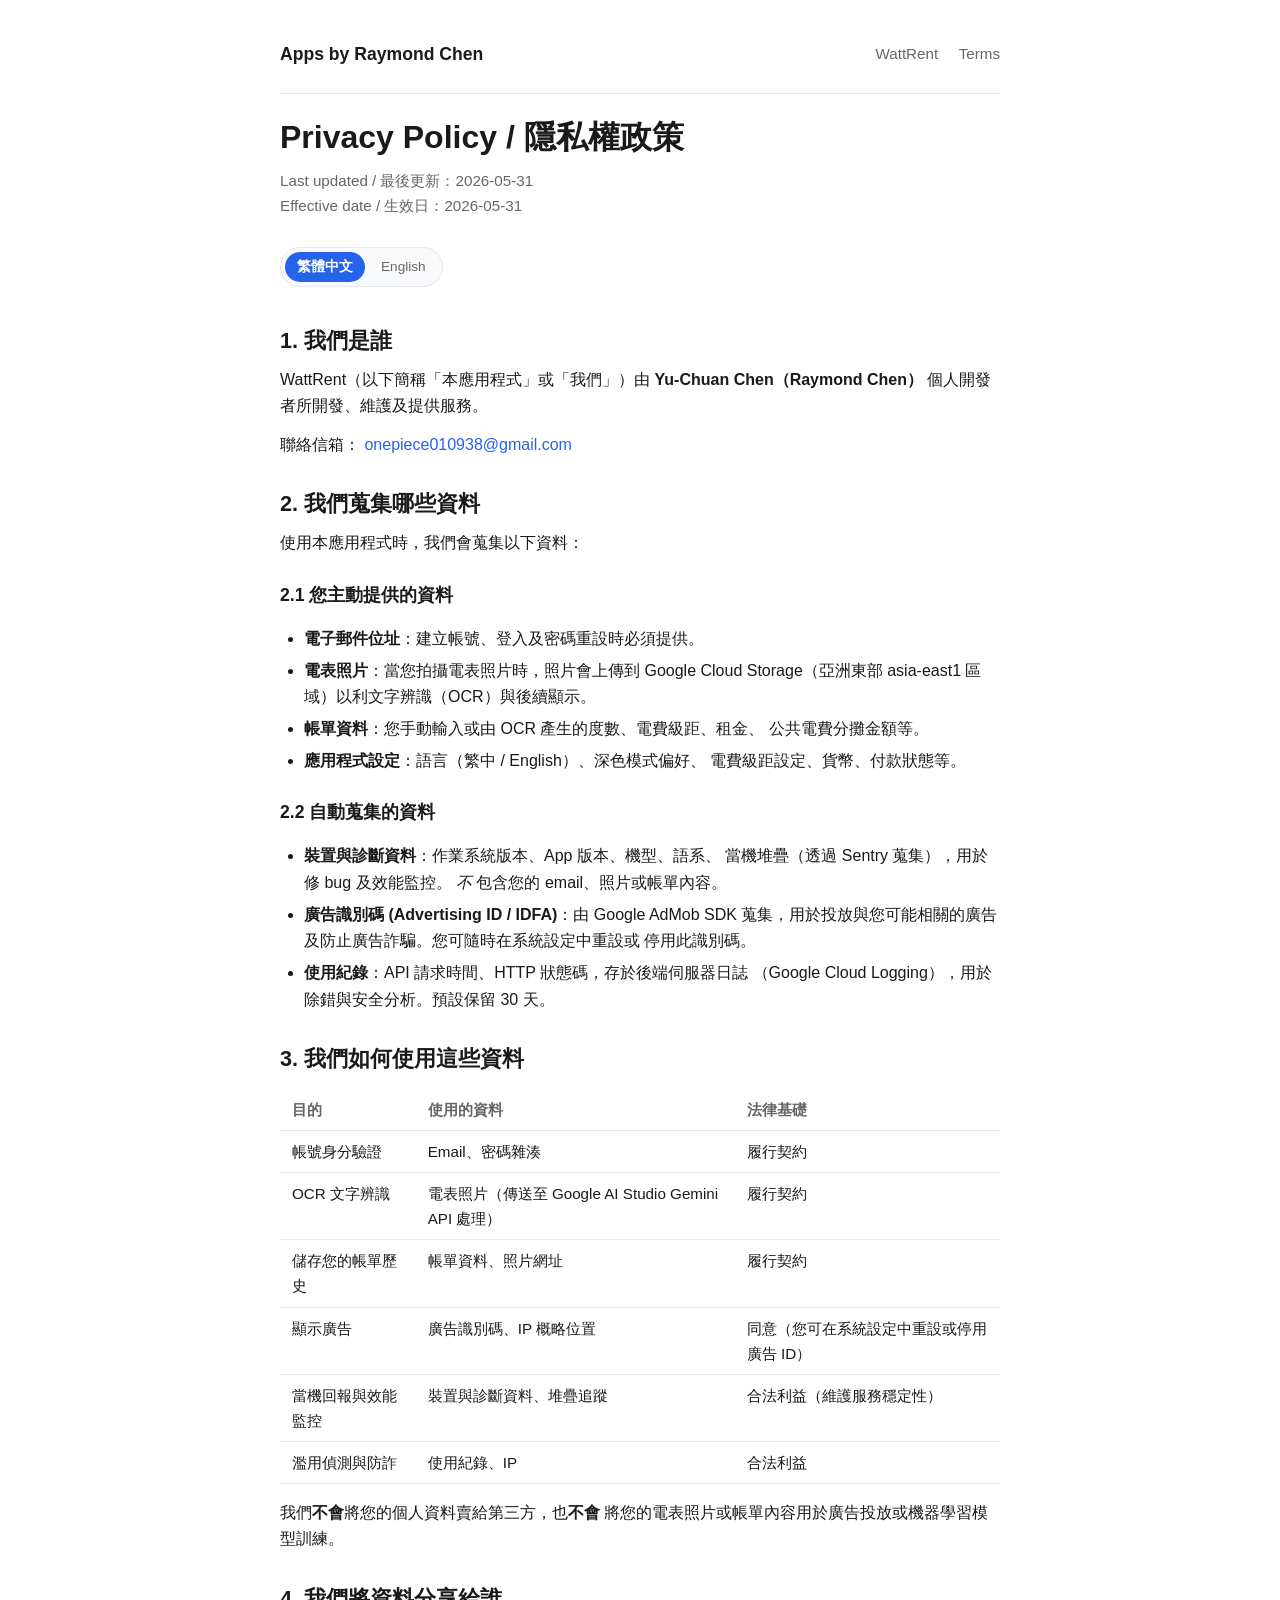
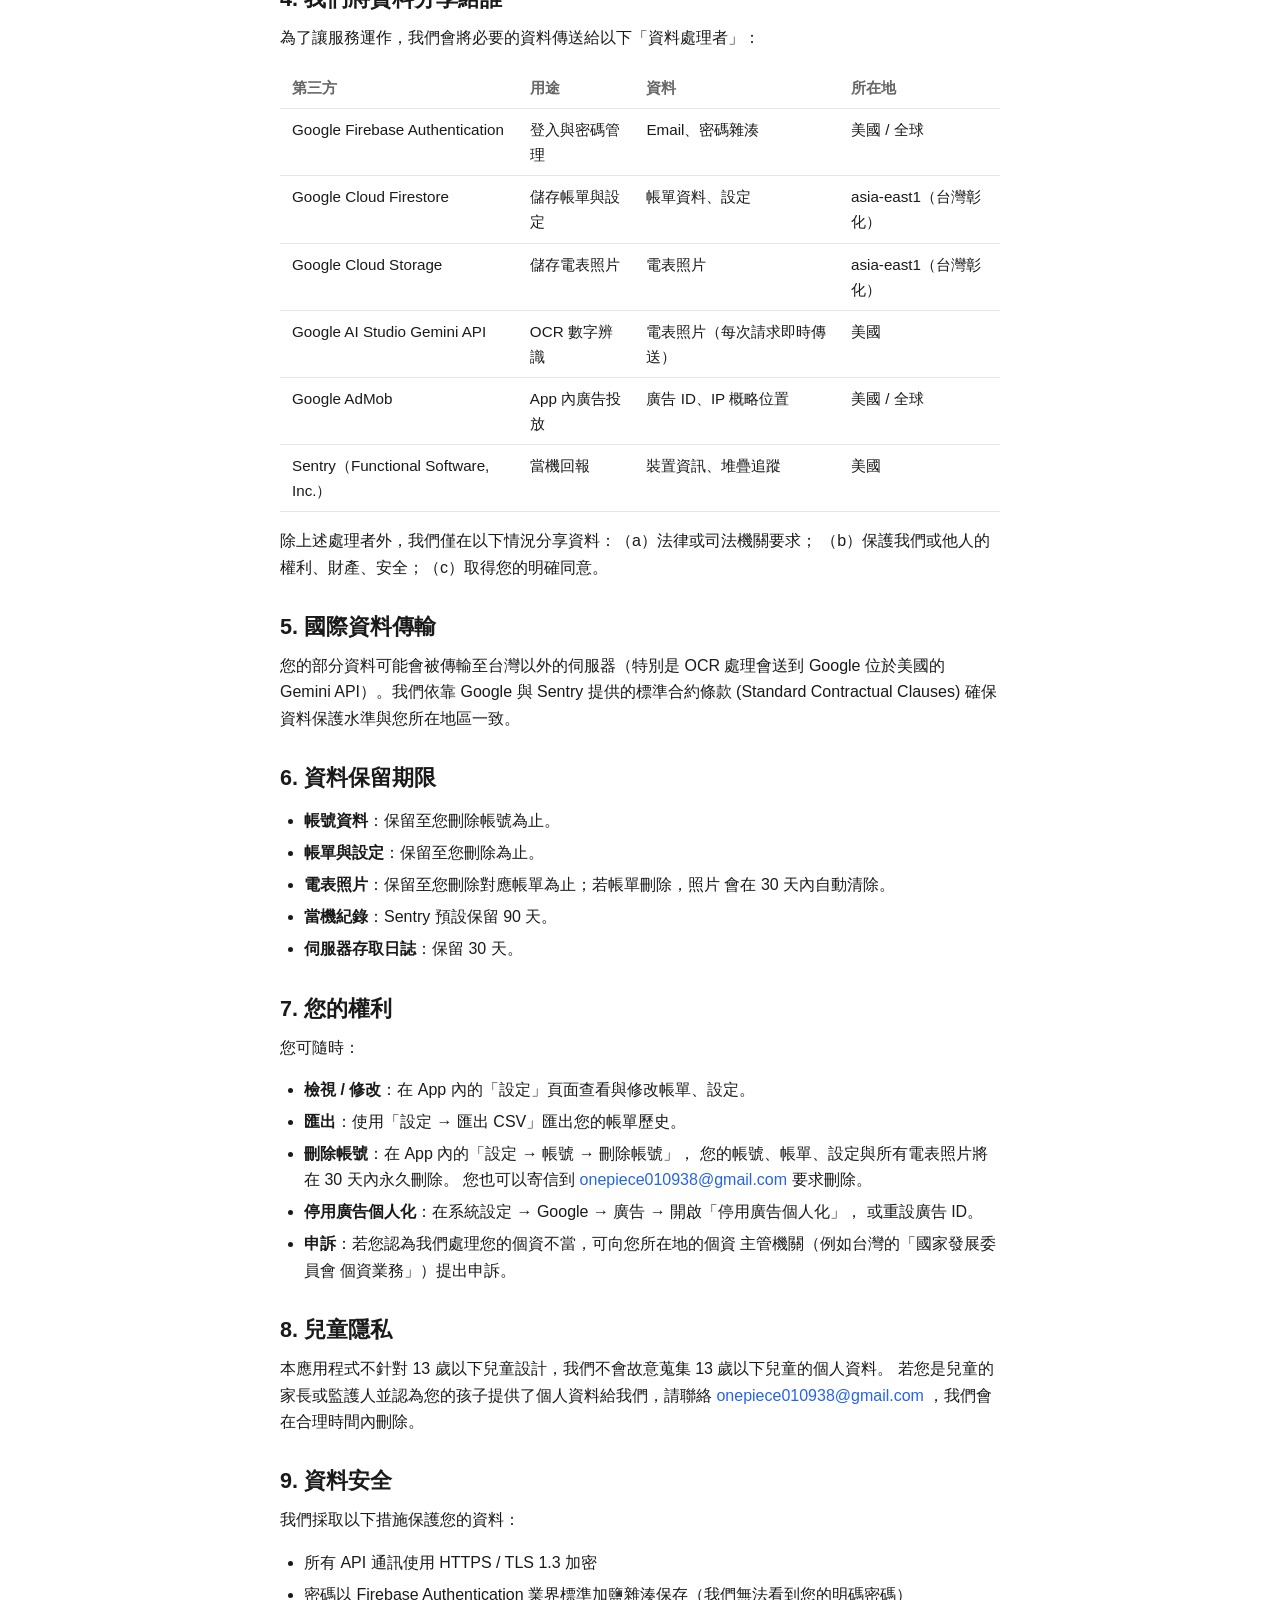
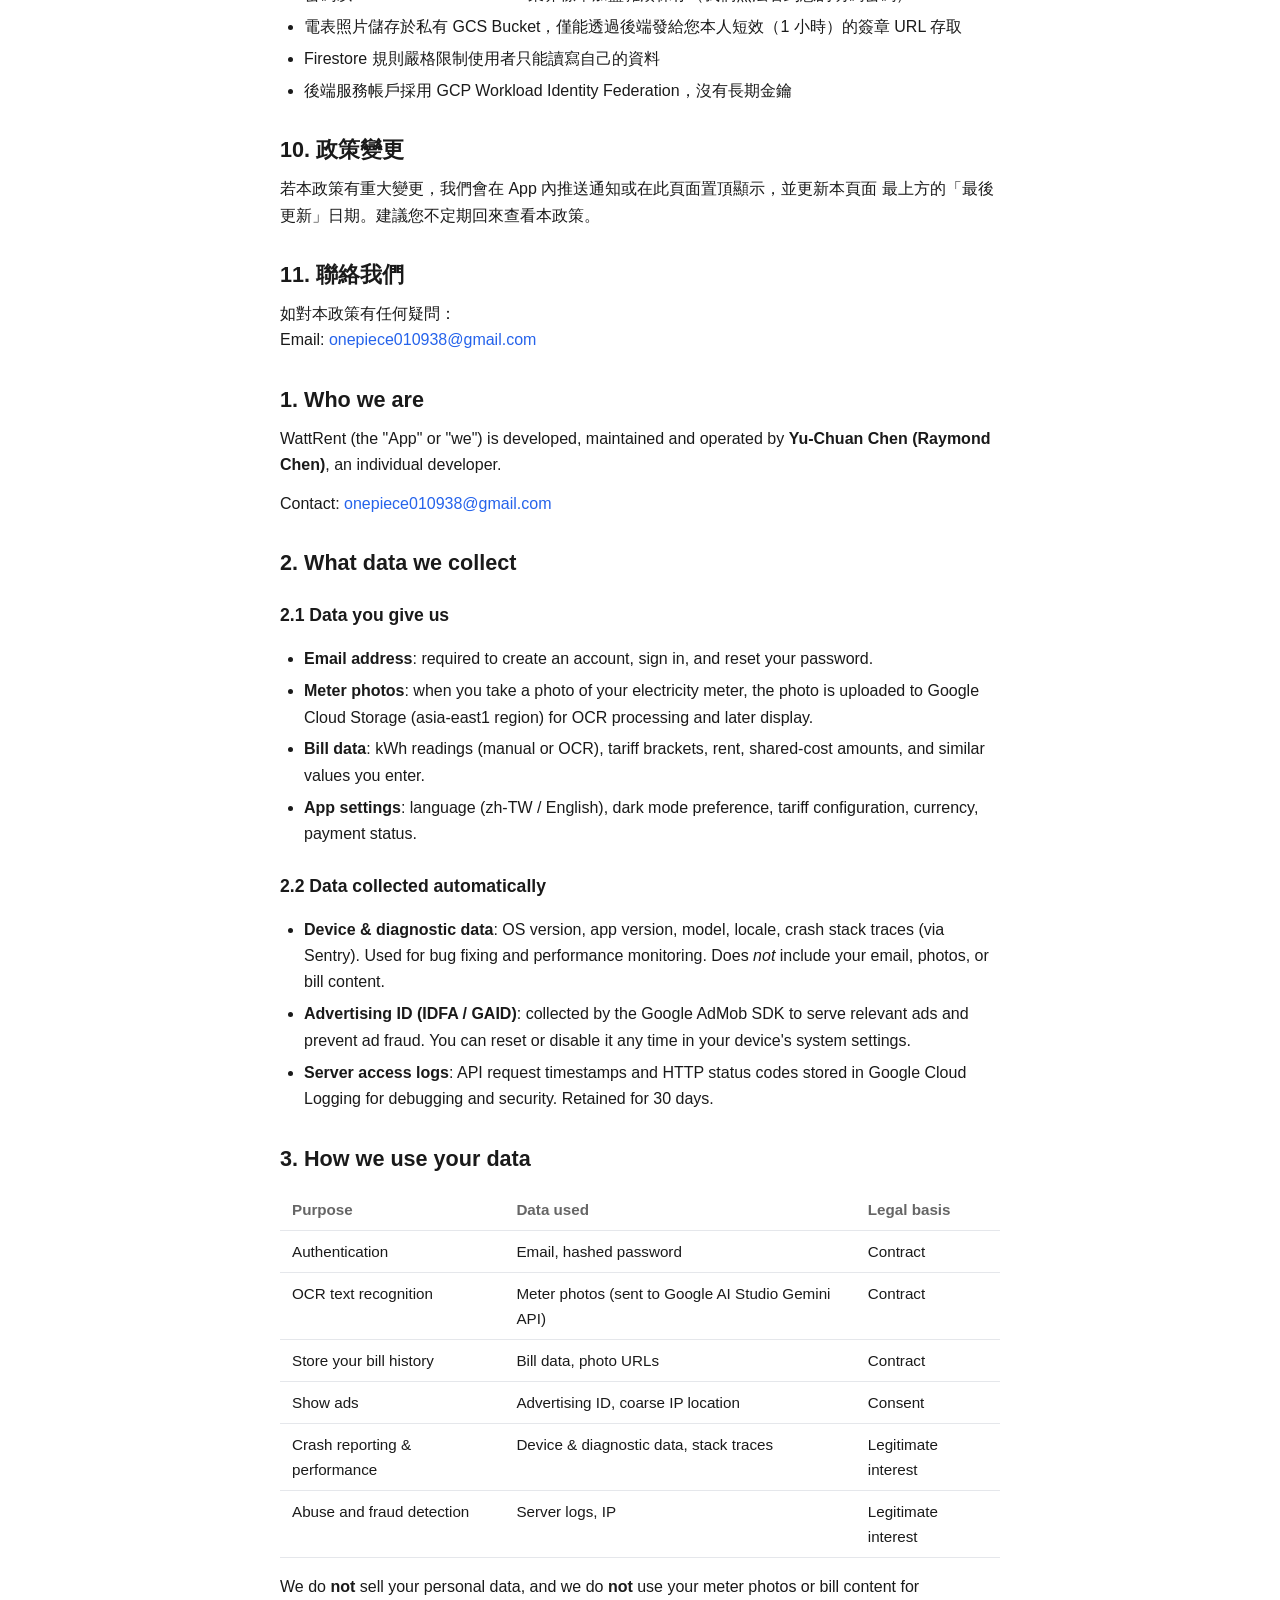
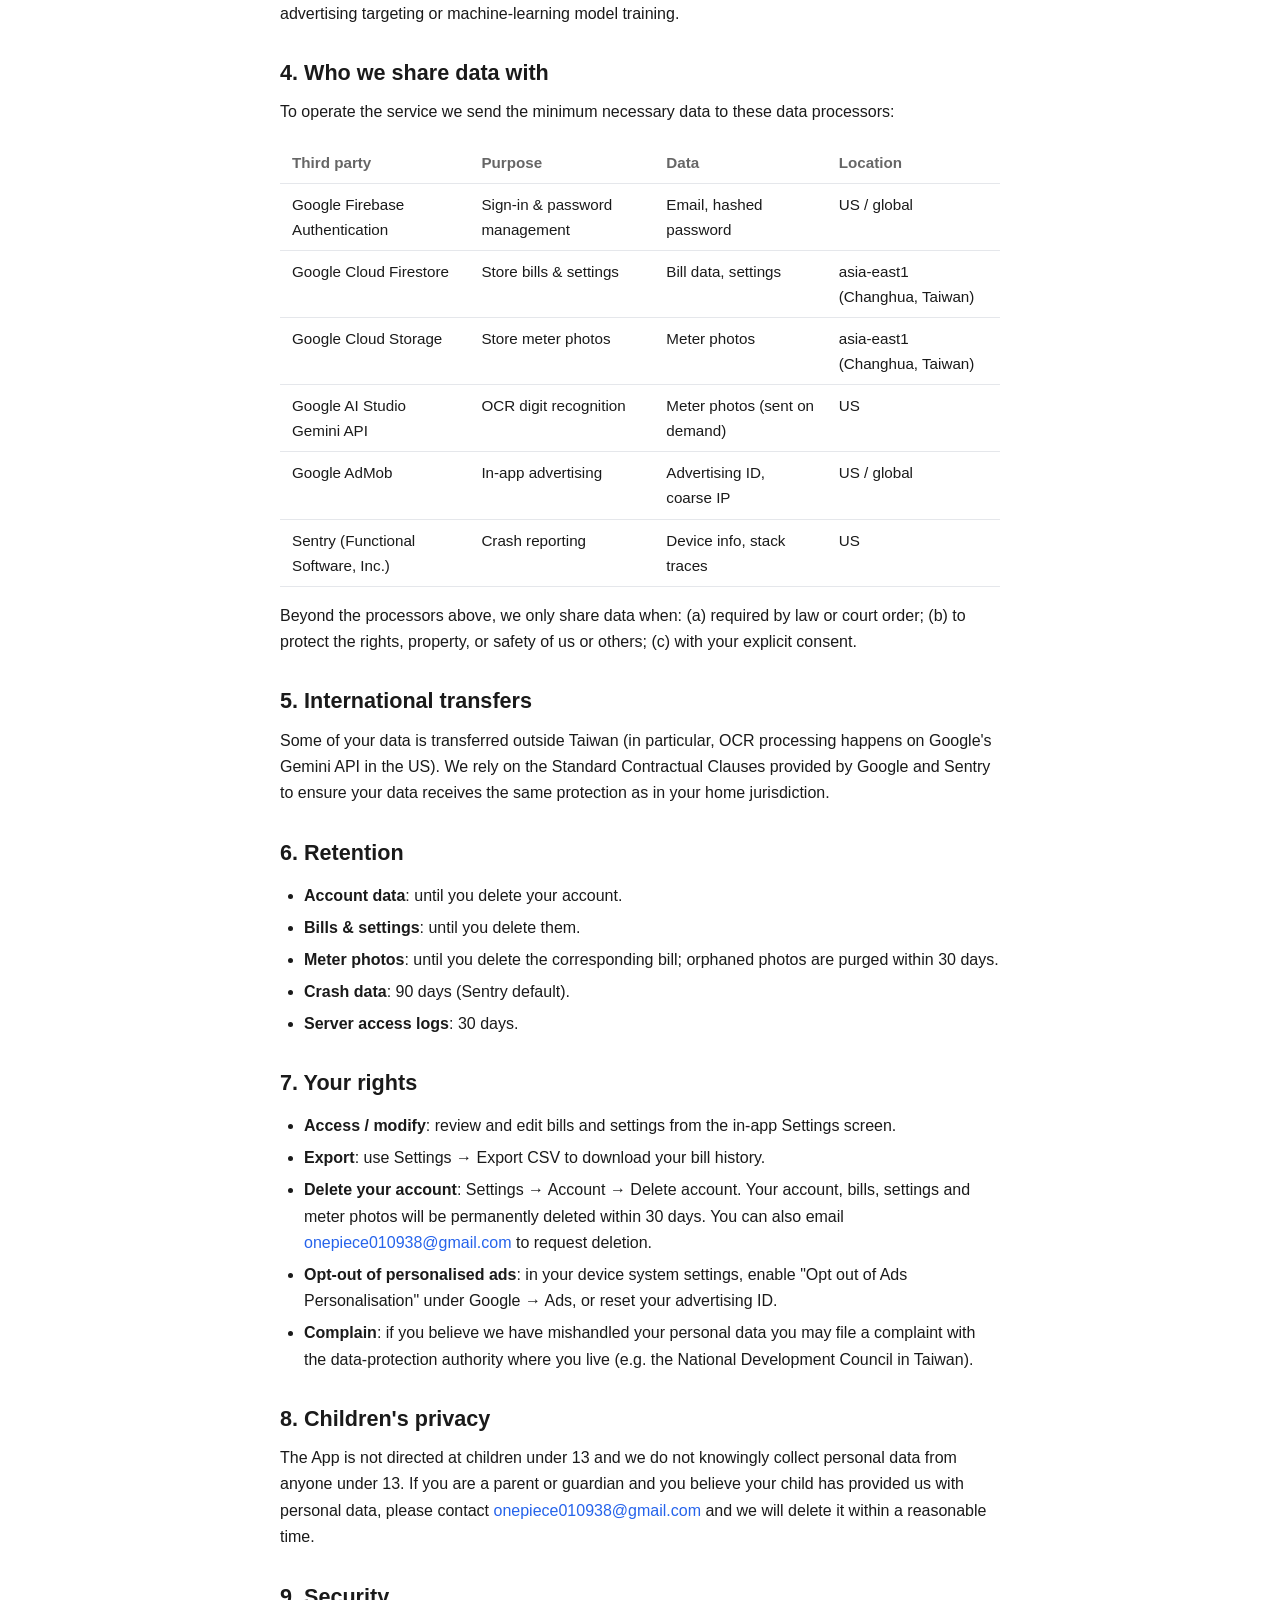
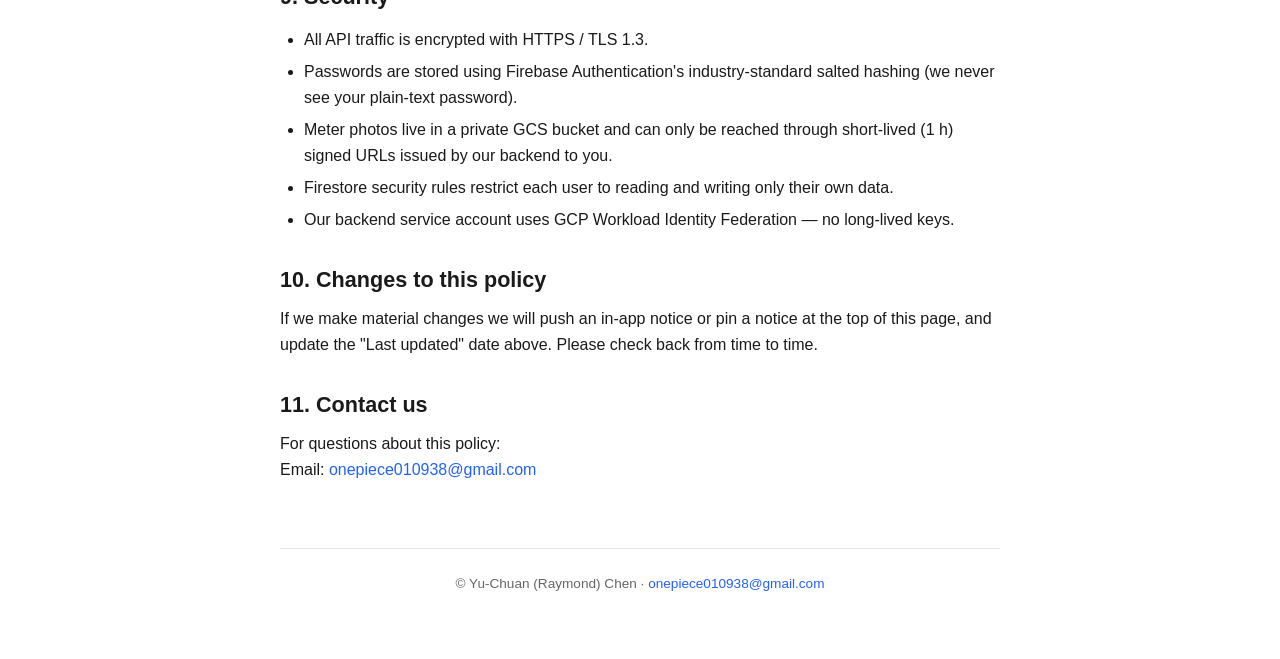
==== wattrent/privacy/index.html @ 1afd26b7 "feat: initial Apps-by-Raymond user site Adds the personal landing page plus the full WattRent legal " ====
<!doctype html>
<html lang="zh-Hant-TW">
<head>
  <meta charset="utf-8" />
  <meta name="viewport" content="width=device-width, initial-scale=1" />
  <title>WattRent — Privacy Policy 隱私權政策</title>
  <meta name="description" content="WattRent 行動應用程式的隱私權政策。WattRent mobile app privacy policy." />
  <link rel="stylesheet" href="/assets/style.css" />
</head>
<body>
  <div class="wrap">
    <header class="site">
      <a class="brand" href="/">Apps by Raymond Chen</a>
      <nav>
        <a href="/wattrent/">WattRent</a>
        <a href="/wattrent/terms/">Terms</a>
      </nav>
    </header>

    <h1>Privacy Policy / 隱私權政策</h1>
    <p class="muted">
      Last updated / 最後更新：2026-05-31<br />
      Effective date / 生效日：2026-05-31
    </p>

    <div class="lang-switch">
      <a class="active" href="#zh-tw">繁體中文</a>
      <a href="#en">English</a>
    </div>

    <!-- =================== 繁體中文 =================== -->
    <section id="zh-tw" lang="zh-Hant-TW">
      <h2>1. 我們是誰</h2>
      <p>
        WattRent（以下簡稱「本應用程式」或「我們」）由
        <strong>Yu-Chuan Chen（Raymond Chen）</strong>
        個人開發者所開發、維護及提供服務。
      </p>
      <p>
        聯絡信箱：
        <a href="mailto:onepiece010938@gmail.com">onepiece010938@gmail.com</a>
      </p>

      <h2>2. 我們蒐集哪些資料</h2>
      <p>使用本應用程式時，我們會蒐集以下資料：</p>

      <h3>2.1 您主動提供的資料</h3>
      <ul>
        <li><strong>電子郵件位址</strong>：建立帳號、登入及密碼重設時必須提供。</li>
        <li>
          <strong>電表照片</strong>：當您拍攝電表照片時，照片會上傳到 Google Cloud
          Storage（亞洲東部 asia-east1 區域）以利文字辨識（OCR）與後續顯示。
        </li>
        <li>
          <strong>帳單資料</strong>：您手動輸入或由 OCR 產生的度數、電費級距、租金、
          公共電費分攤金額等。
        </li>
        <li>
          <strong>應用程式設定</strong>：語言（繁中 / English）、深色模式偏好、
          電費級距設定、貨幣、付款狀態等。
        </li>
      </ul>

      <h3>2.2 自動蒐集的資料</h3>
      <ul>
        <li>
          <strong>裝置與診斷資料</strong>：作業系統版本、App 版本、機型、語系、
          當機堆疊（透過 Sentry 蒐集），用於修 bug 及效能監控。
          <em>不</em> 包含您的 email、照片或帳單內容。
        </li>
        <li>
          <strong>廣告識別碼 (Advertising ID / IDFA)</strong>：由 Google AdMob SDK
          蒐集，用於投放與您可能相關的廣告及防止廣告詐騙。您可隨時在系統設定中重設或
          停用此識別碼。
        </li>
        <li>
          <strong>使用紀錄</strong>：API 請求時間、HTTP 狀態碼，存於後端伺服器日誌
          （Google Cloud Logging），用於除錯與安全分析。預設保留 30 天。
        </li>
      </ul>

      <h2>3. 我們如何使用這些資料</h2>
      <table>
        <thead>
          <tr><th>目的</th><th>使用的資料</th><th>法律基礎</th></tr>
        </thead>
        <tbody>
          <tr>
            <td>帳號身分驗證</td>
            <td>Email、密碼雜湊</td>
            <td>履行契約</td>
          </tr>
          <tr>
            <td>OCR 文字辨識</td>
            <td>電表照片（傳送至 Google AI Studio Gemini API 處理）</td>
            <td>履行契約</td>
          </tr>
          <tr>
            <td>儲存您的帳單歷史</td>
            <td>帳單資料、照片網址</td>
            <td>履行契約</td>
          </tr>
          <tr>
            <td>顯示廣告</td>
            <td>廣告識別碼、IP 概略位置</td>
            <td>同意（您可在系統設定中重設或停用廣告 ID）</td>
          </tr>
          <tr>
            <td>當機回報與效能監控</td>
            <td>裝置與診斷資料、堆疊追蹤</td>
            <td>合法利益（維護服務穩定性）</td>
          </tr>
          <tr>
            <td>濫用偵測與防詐</td>
            <td>使用紀錄、IP</td>
            <td>合法利益</td>
          </tr>
        </tbody>
      </table>

      <p>
        我們<strong>不會</strong>將您的個人資料賣給第三方，也<strong>不會</strong>
        將您的電表照片或帳單內容用於廣告投放或機器學習模型訓練。
      </p>

      <h2>4. 我們將資料分享給誰</h2>
      <p>
        為了讓服務運作，我們會將必要的資料傳送給以下「資料處理者」：
      </p>
      <table>
        <thead><tr><th>第三方</th><th>用途</th><th>資料</th><th>所在地</th></tr></thead>
        <tbody>
          <tr>
            <td>Google Firebase Authentication</td>
            <td>登入與密碼管理</td>
            <td>Email、密碼雜湊</td>
            <td>美國 / 全球</td>
          </tr>
          <tr>
            <td>Google Cloud Firestore</td>
            <td>儲存帳單與設定</td>
            <td>帳單資料、設定</td>
            <td>asia-east1（台灣彰化）</td>
          </tr>
          <tr>
            <td>Google Cloud Storage</td>
            <td>儲存電表照片</td>
            <td>電表照片</td>
            <td>asia-east1（台灣彰化）</td>
          </tr>
          <tr>
            <td>Google AI Studio Gemini API</td>
            <td>OCR 數字辨識</td>
            <td>電表照片（每次請求即時傳送）</td>
            <td>美國</td>
          </tr>
          <tr>
            <td>Google AdMob</td>
            <td>App 內廣告投放</td>
            <td>廣告 ID、IP 概略位置</td>
            <td>美國 / 全球</td>
          </tr>
          <tr>
            <td>Sentry（Functional Software, Inc.）</td>
            <td>當機回報</td>
            <td>裝置資訊、堆疊追蹤</td>
            <td>美國</td>
          </tr>
        </tbody>
      </table>
      <p>
        除上述處理者外，我們僅在以下情況分享資料：（a）法律或司法機關要求；
        （b）保護我們或他人的權利、財產、安全；（c）取得您的明確同意。
      </p>

      <h2>5. 國際資料傳輸</h2>
      <p>
        您的部分資料可能會被傳輸至台灣以外的伺服器（特別是 OCR 處理會送到 Google
        位於美國的 Gemini API）。我們依靠 Google 與 Sentry 提供的標準合約條款
        (Standard Contractual Clauses) 確保資料保護水準與您所在地區一致。
      </p>

      <h2>6. 資料保留期限</h2>
      <ul>
        <li><strong>帳號資料</strong>：保留至您刪除帳號為止。</li>
        <li><strong>帳單與設定</strong>：保留至您刪除為止。</li>
        <li>
          <strong>電表照片</strong>：保留至您刪除對應帳單為止；若帳單刪除，照片
          會在 30 天內自動清除。
        </li>
        <li><strong>當機紀錄</strong>：Sentry 預設保留 90 天。</li>
        <li><strong>伺服器存取日誌</strong>：保留 30 天。</li>
      </ul>

      <h2>7. 您的權利</h2>
      <p>您可隨時：</p>
      <ul>
        <li>
          <strong>檢視 / 修改</strong>：在 App 內的「設定」頁面查看與修改帳單、設定。
        </li>
        <li>
          <strong>匯出</strong>：使用「設定 → 匯出 CSV」匯出您的帳單歷史。
        </li>
        <li>
          <strong>刪除帳號</strong>：在 App 內的「設定 → 帳號 → 刪除帳號」，
          您的帳號、帳單、設定與所有電表照片將在 30 天內永久刪除。
          您也可以寄信到
          <a href="mailto:onepiece010938@gmail.com">onepiece010938@gmail.com</a>
          要求刪除。
        </li>
        <li>
          <strong>停用廣告個人化</strong>：在系統設定 → Google → 廣告 → 開啟「停用廣告個人化」，
          或重設廣告 ID。
        </li>
        <li>
          <strong>申訴</strong>：若您認為我們處理您的個資不當，可向您所在地的個資
          主管機關（例如台灣的「國家發展委員會 個資業務」）提出申訴。
        </li>
      </ul>

      <h2>8. 兒童隱私</h2>
      <p>
        本應用程式不針對 13 歲以下兒童設計，我們不會故意蒐集 13 歲以下兒童的個人資料。
        若您是兒童的家長或監護人並認為您的孩子提供了個人資料給我們，請聯絡
        <a href="mailto:onepiece010938@gmail.com">onepiece010938@gmail.com</a>
        ，我們會在合理時間內刪除。
      </p>

      <h2>9. 資料安全</h2>
      <p>我們採取以下措施保護您的資料：</p>
      <ul>
        <li>所有 API 通訊使用 HTTPS / TLS 1.3 加密</li>
        <li>密碼以 Firebase Authentication 業界標準加鹽雜湊保存（我們無法看到您的明碼密碼）</li>
        <li>電表照片儲存於私有 GCS Bucket，僅能透過後端發給您本人短效（1 小時）的簽章 URL 存取</li>
        <li>Firestore 規則嚴格限制使用者只能讀寫自己的資料</li>
        <li>後端服務帳戶採用 GCP Workload Identity Federation，沒有長期金鑰</li>
      </ul>

      <h2>10. 政策變更</h2>
      <p>
        若本政策有重大變更，我們會在 App 內推送通知或在此頁面置頂顯示，並更新本頁面
        最上方的「最後更新」日期。建議您不定期回來查看本政策。
      </p>

      <h2>11. 聯絡我們</h2>
      <p>
        如對本政策有任何疑問：<br />
        Email: <a href="mailto:onepiece010938@gmail.com">onepiece010938@gmail.com</a>
      </p>
    </section>

    <!-- =================== English =================== -->
    <section id="en" lang="en">
      <h2>1. Who we are</h2>
      <p>
        WattRent (the "App" or "we") is developed, maintained and operated by
        <strong>Yu-Chuan Chen (Raymond Chen)</strong>, an individual developer.
      </p>
      <p>
        Contact:
        <a href="mailto:onepiece010938@gmail.com">onepiece010938@gmail.com</a>
      </p>

      <h2>2. What data we collect</h2>

      <h3>2.1 Data you give us</h3>
      <ul>
        <li><strong>Email address</strong>: required to create an account, sign in, and reset your password.</li>
        <li>
          <strong>Meter photos</strong>: when you take a photo of your electricity
          meter, the photo is uploaded to Google Cloud Storage (asia-east1 region) for
          OCR processing and later display.
        </li>
        <li>
          <strong>Bill data</strong>: kWh readings (manual or OCR), tariff brackets, rent,
          shared-cost amounts, and similar values you enter.
        </li>
        <li>
          <strong>App settings</strong>: language (zh-TW / English), dark mode
          preference, tariff configuration, currency, payment status.
        </li>
      </ul>

      <h3>2.2 Data collected automatically</h3>
      <ul>
        <li>
          <strong>Device &amp; diagnostic data</strong>: OS version, app version, model,
          locale, crash stack traces (via Sentry). Used for bug fixing and performance
          monitoring. Does <em>not</em> include your email, photos, or bill content.
        </li>
        <li>
          <strong>Advertising ID (IDFA / GAID)</strong>: collected by the Google AdMob SDK
          to serve relevant ads and prevent ad fraud. You can reset or disable it any time
          in your device's system settings.
        </li>
        <li>
          <strong>Server access logs</strong>: API request timestamps and HTTP status codes
          stored in Google Cloud Logging for debugging and security. Retained for 30 days.
        </li>
      </ul>

      <h2>3. How we use your data</h2>
      <table>
        <thead><tr><th>Purpose</th><th>Data used</th><th>Legal basis</th></tr></thead>
        <tbody>
          <tr><td>Authentication</td><td>Email, hashed password</td><td>Contract</td></tr>
          <tr><td>OCR text recognition</td><td>Meter photos (sent to Google AI Studio Gemini API)</td><td>Contract</td></tr>
          <tr><td>Store your bill history</td><td>Bill data, photo URLs</td><td>Contract</td></tr>
          <tr><td>Show ads</td><td>Advertising ID, coarse IP location</td><td>Consent</td></tr>
          <tr><td>Crash reporting &amp; performance</td><td>Device &amp; diagnostic data, stack traces</td><td>Legitimate interest</td></tr>
          <tr><td>Abuse and fraud detection</td><td>Server logs, IP</td><td>Legitimate interest</td></tr>
        </tbody>
      </table>

      <p>
        We do <strong>not</strong> sell your personal data, and we do
        <strong>not</strong> use your meter photos or bill content for
        advertising targeting or machine-learning model training.
      </p>

      <h2>4. Who we share data with</h2>
      <p>To operate the service we send the minimum necessary data to these data processors:</p>
      <table>
        <thead><tr><th>Third party</th><th>Purpose</th><th>Data</th><th>Location</th></tr></thead>
        <tbody>
          <tr><td>Google Firebase Authentication</td><td>Sign-in &amp; password management</td><td>Email, hashed password</td><td>US / global</td></tr>
          <tr><td>Google Cloud Firestore</td><td>Store bills &amp; settings</td><td>Bill data, settings</td><td>asia-east1 (Changhua, Taiwan)</td></tr>
          <tr><td>Google Cloud Storage</td><td>Store meter photos</td><td>Meter photos</td><td>asia-east1 (Changhua, Taiwan)</td></tr>
          <tr><td>Google AI Studio Gemini API</td><td>OCR digit recognition</td><td>Meter photos (sent on demand)</td><td>US</td></tr>
          <tr><td>Google AdMob</td><td>In-app advertising</td><td>Advertising ID, coarse IP</td><td>US / global</td></tr>
          <tr><td>Sentry (Functional Software, Inc.)</td><td>Crash reporting</td><td>Device info, stack traces</td><td>US</td></tr>
        </tbody>
      </table>
      <p>
        Beyond the processors above, we only share data when: (a) required by law
        or court order; (b) to protect the rights, property, or safety of us or
        others; (c) with your explicit consent.
      </p>

      <h2>5. International transfers</h2>
      <p>
        Some of your data is transferred outside Taiwan (in particular, OCR
        processing happens on Google's Gemini API in the US). We rely on the
        Standard Contractual Clauses provided by Google and Sentry to ensure your
        data receives the same protection as in your home jurisdiction.
      </p>

      <h2>6. Retention</h2>
      <ul>
        <li><strong>Account data</strong>: until you delete your account.</li>
        <li><strong>Bills &amp; settings</strong>: until you delete them.</li>
        <li><strong>Meter photos</strong>: until you delete the corresponding bill; orphaned photos are purged within 30 days.</li>
        <li><strong>Crash data</strong>: 90 days (Sentry default).</li>
        <li><strong>Server access logs</strong>: 30 days.</li>
      </ul>

      <h2>7. Your rights</h2>
      <ul>
        <li><strong>Access / modify</strong>: review and edit bills and settings from the in-app Settings screen.</li>
        <li><strong>Export</strong>: use Settings → Export CSV to download your bill history.</li>
        <li>
          <strong>Delete your account</strong>: Settings → Account → Delete account.
          Your account, bills, settings and meter photos will be permanently deleted
          within 30 days. You can also email
          <a href="mailto:onepiece010938@gmail.com">onepiece010938@gmail.com</a>
          to request deletion.
        </li>
        <li>
          <strong>Opt-out of personalised ads</strong>: in your device system settings,
          enable "Opt out of Ads Personalisation" under Google → Ads, or reset your
          advertising ID.
        </li>
        <li>
          <strong>Complain</strong>: if you believe we have mishandled your personal data
          you may file a complaint with the data-protection authority where you live
          (e.g. the National Development Council in Taiwan).
        </li>
      </ul>

      <h2>8. Children's privacy</h2>
      <p>
        The App is not directed at children under 13 and we do not knowingly collect
        personal data from anyone under 13. If you are a parent or guardian and you
        believe your child has provided us with personal data, please contact
        <a href="mailto:onepiece010938@gmail.com">onepiece010938@gmail.com</a>
        and we will delete it within a reasonable time.
      </p>

      <h2>9. Security</h2>
      <ul>
        <li>All API traffic is encrypted with HTTPS / TLS 1.3.</li>
        <li>Passwords are stored using Firebase Authentication's industry-standard salted hashing (we never see your plain-text password).</li>
        <li>Meter photos live in a private GCS bucket and can only be reached through short-lived (1 h) signed URLs issued by our backend to you.</li>
        <li>Firestore security rules restrict each user to reading and writing only their own data.</li>
        <li>Our backend service account uses GCP Workload Identity Federation — no long-lived keys.</li>
      </ul>

      <h2>10. Changes to this policy</h2>
      <p>
        If we make material changes we will push an in-app notice or pin a notice
        at the top of this page, and update the "Last updated" date above. Please
        check back from time to time.
      </p>

      <h2>11. Contact us</h2>
      <p>
        For questions about this policy:<br />
        Email: <a href="mailto:onepiece010938@gmail.com">onepiece010938@gmail.com</a>
      </p>
    </section>

    <footer class="site">
      &copy; Yu-Chuan (Raymond) Chen ·
      <a href="mailto:onepiece010938@gmail.com">onepiece010938@gmail.com</a>
    </footer>
  </div>
</body>
</html>
---- assets/style.css ----
:root {
  --fg: #1a1a1a;
  --muted: #666;
  --bg: #ffffff;
  --accent: #2563eb;
  --border: #e5e7eb;
  --card: #f9fafb;
  --max: 760px;
}

@media (prefers-color-scheme: dark) {
  :root {
    --fg: #f3f4f6;
    --muted: #9ca3af;
    --bg: #0b0f19;
    --accent: #60a5fa;
    --border: #1f2937;
    --card: #111827;
  }
}

* { box-sizing: border-box; }

html { -webkit-text-size-adjust: 100%; }

body {
  margin: 0;
  font-family: -apple-system, BlinkMacSystemFont, "Segoe UI", "PingFang TC",
    "Microsoft JhengHei", "Noto Sans TC", Roboto, Helvetica, Arial, sans-serif;
  color: var(--fg);
  background: var(--bg);
  line-height: 1.65;
  font-size: 16px;
  -webkit-font-smoothing: antialiased;
}

.wrap {
  max-width: var(--max);
  margin: 0 auto;
  padding: 2.5rem 1.25rem 4rem;
}

header.site {
  display: flex;
  align-items: center;
  justify-content: space-between;
  gap: 1rem;
  padding-bottom: 1.5rem;
  margin-bottom: 1.5rem;
  border-bottom: 1px solid var(--border);
}

header.site .brand {
  font-weight: 700;
  font-size: 1.1rem;
  text-decoration: none;
  color: var(--fg);
}

header.site nav a {
  color: var(--muted);
  text-decoration: none;
  margin-left: 1rem;
  font-size: 0.95rem;
}

header.site nav a:hover { color: var(--accent); }

h1 { font-size: 2rem; margin: 0 0 0.5rem; line-height: 1.2; }
h2 { font-size: 1.35rem; margin: 2rem 0 0.5rem; line-height: 1.3; }
h3 { font-size: 1.1rem; margin: 1.5rem 0 0.5rem; }

p { margin: 0.75rem 0; }

a { color: var(--accent); text-decoration: none; }
a:hover { text-decoration: underline; }

ul, ol { padding-left: 1.5rem; }
li { margin: 0.35rem 0; }

.muted { color: var(--muted); font-size: 0.95rem; }

.lang-switch {
  display: inline-flex;
  gap: 0.25rem;
  background: var(--card);
  border: 1px solid var(--border);
  border-radius: 999px;
  padding: 0.25rem;
  font-size: 0.85rem;
  margin: 1rem 0 0.5rem;
}

.lang-switch a {
  padding: 0.25rem 0.75rem;
  border-radius: 999px;
  color: var(--muted);
}

.lang-switch a.active {
  background: var(--accent);
  color: white;
  font-weight: 600;
}

.card {
  background: var(--card);
  border: 1px solid var(--border);
  border-radius: 12px;
  padding: 1.25rem 1.5rem;
  margin: 1rem 0;
}

.card h3 { margin-top: 0; }

.app-list {
  display: grid;
  gap: 1rem;
  margin-top: 1.5rem;
}

.app-card {
  display: block;
  padding: 1.25rem 1.5rem;
  border: 1px solid var(--border);
  border-radius: 12px;
  color: var(--fg);
  text-decoration: none;
  transition: border-color 0.15s, transform 0.15s;
}

.app-card:hover {
  border-color: var(--accent);
  transform: translateY(-2px);
  text-decoration: none;
}

.app-card h2 { margin: 0 0 0.25rem; font-size: 1.2rem; }
.app-card p { margin: 0; color: var(--muted); font-size: 0.95rem; }

footer.site {
  margin-top: 4rem;
  padding-top: 1.5rem;
  border-top: 1px solid var(--border);
  color: var(--muted);
  font-size: 0.85rem;
  text-align: center;
}

table {
  width: 100%;
  border-collapse: collapse;
  margin: 1rem 0;
  font-size: 0.95rem;
}

th, td {
  text-align: left;
  padding: 0.5rem 0.75rem;
  border-bottom: 1px solid var(--border);
  vertical-align: top;
}

th { color: var(--muted); font-weight: 600; }

code {
  background: var(--card);
  padding: 0.1em 0.4em;
  border-radius: 4px;
  font-size: 0.9em;
  font-family: ui-monospace, Menlo, Consolas, monospace;
}

@media (max-width: 600px) {
  .wrap { padding: 1.5rem 1rem 3rem; }
  h1 { font-size: 1.6rem; }
  header.site { flex-direction: column; align-items: flex-start; }
  header.site nav a { margin-left: 0; margin-right: 1rem; }
}
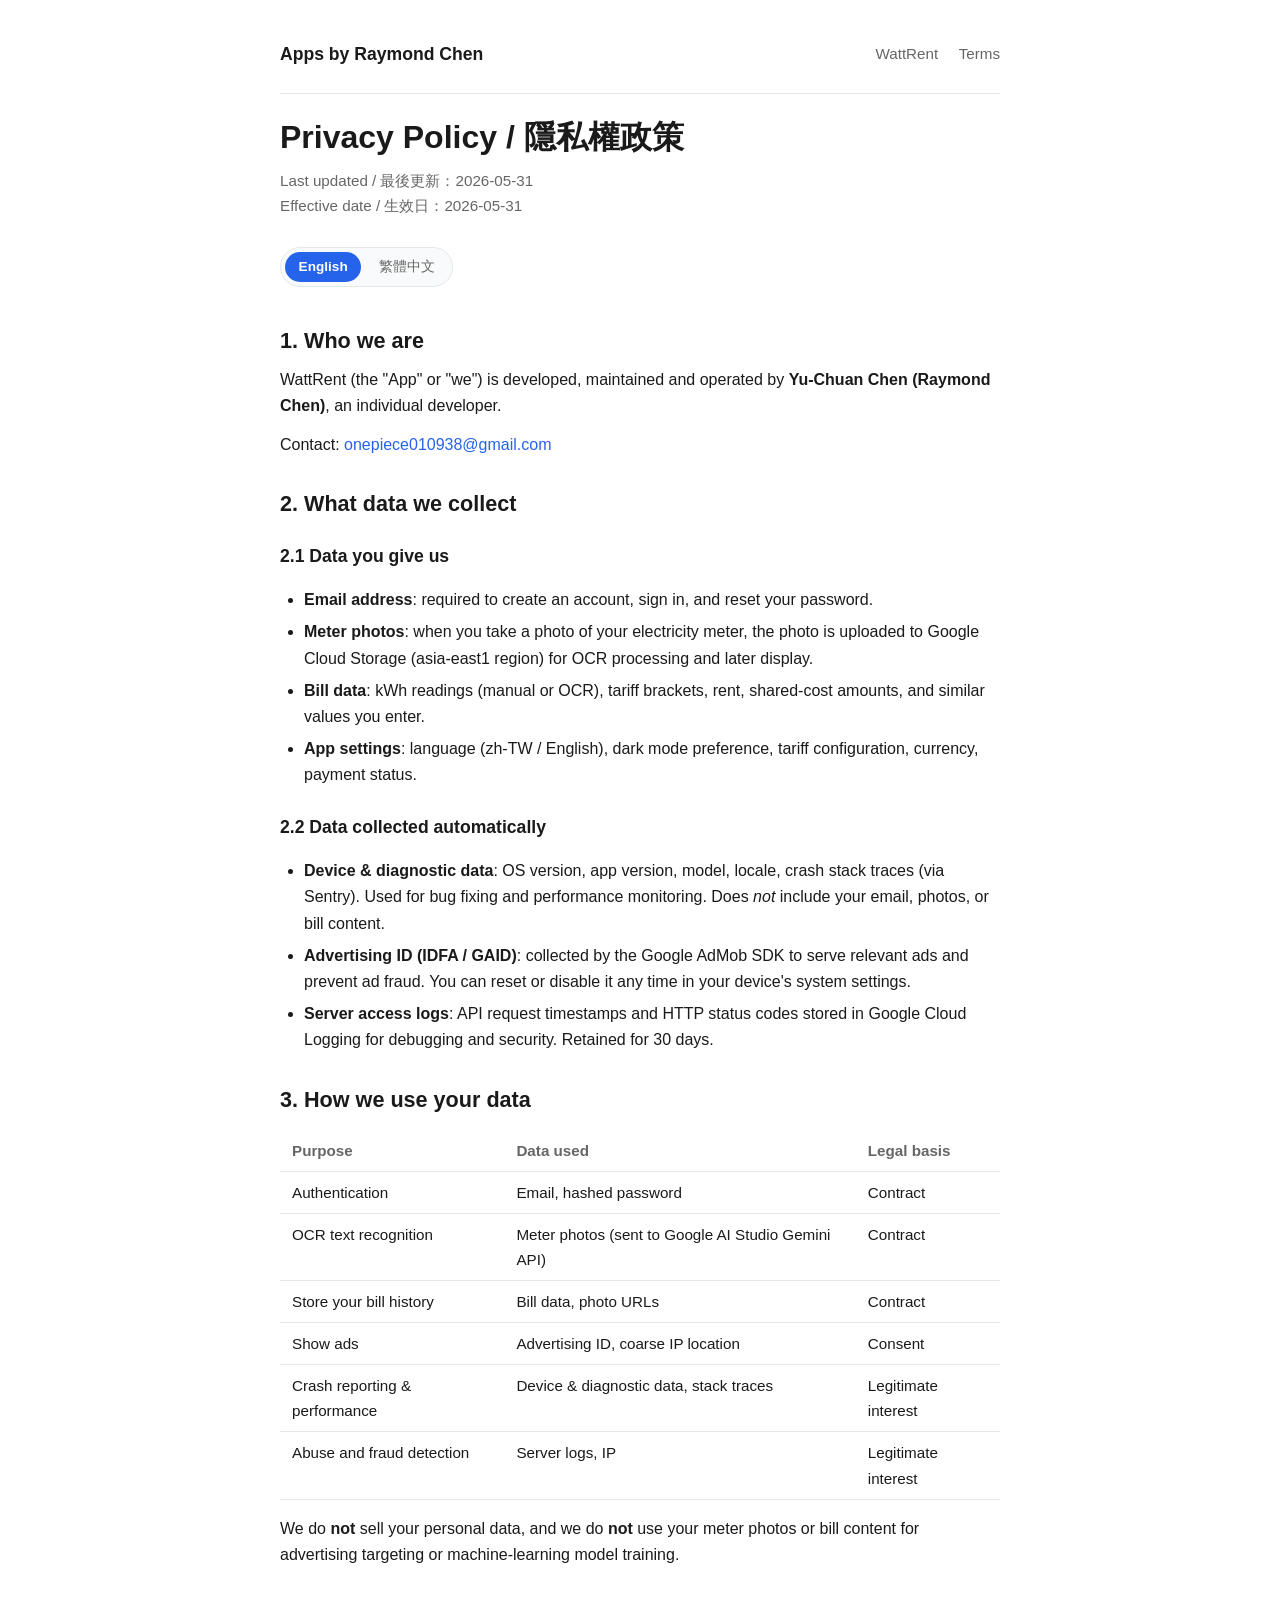
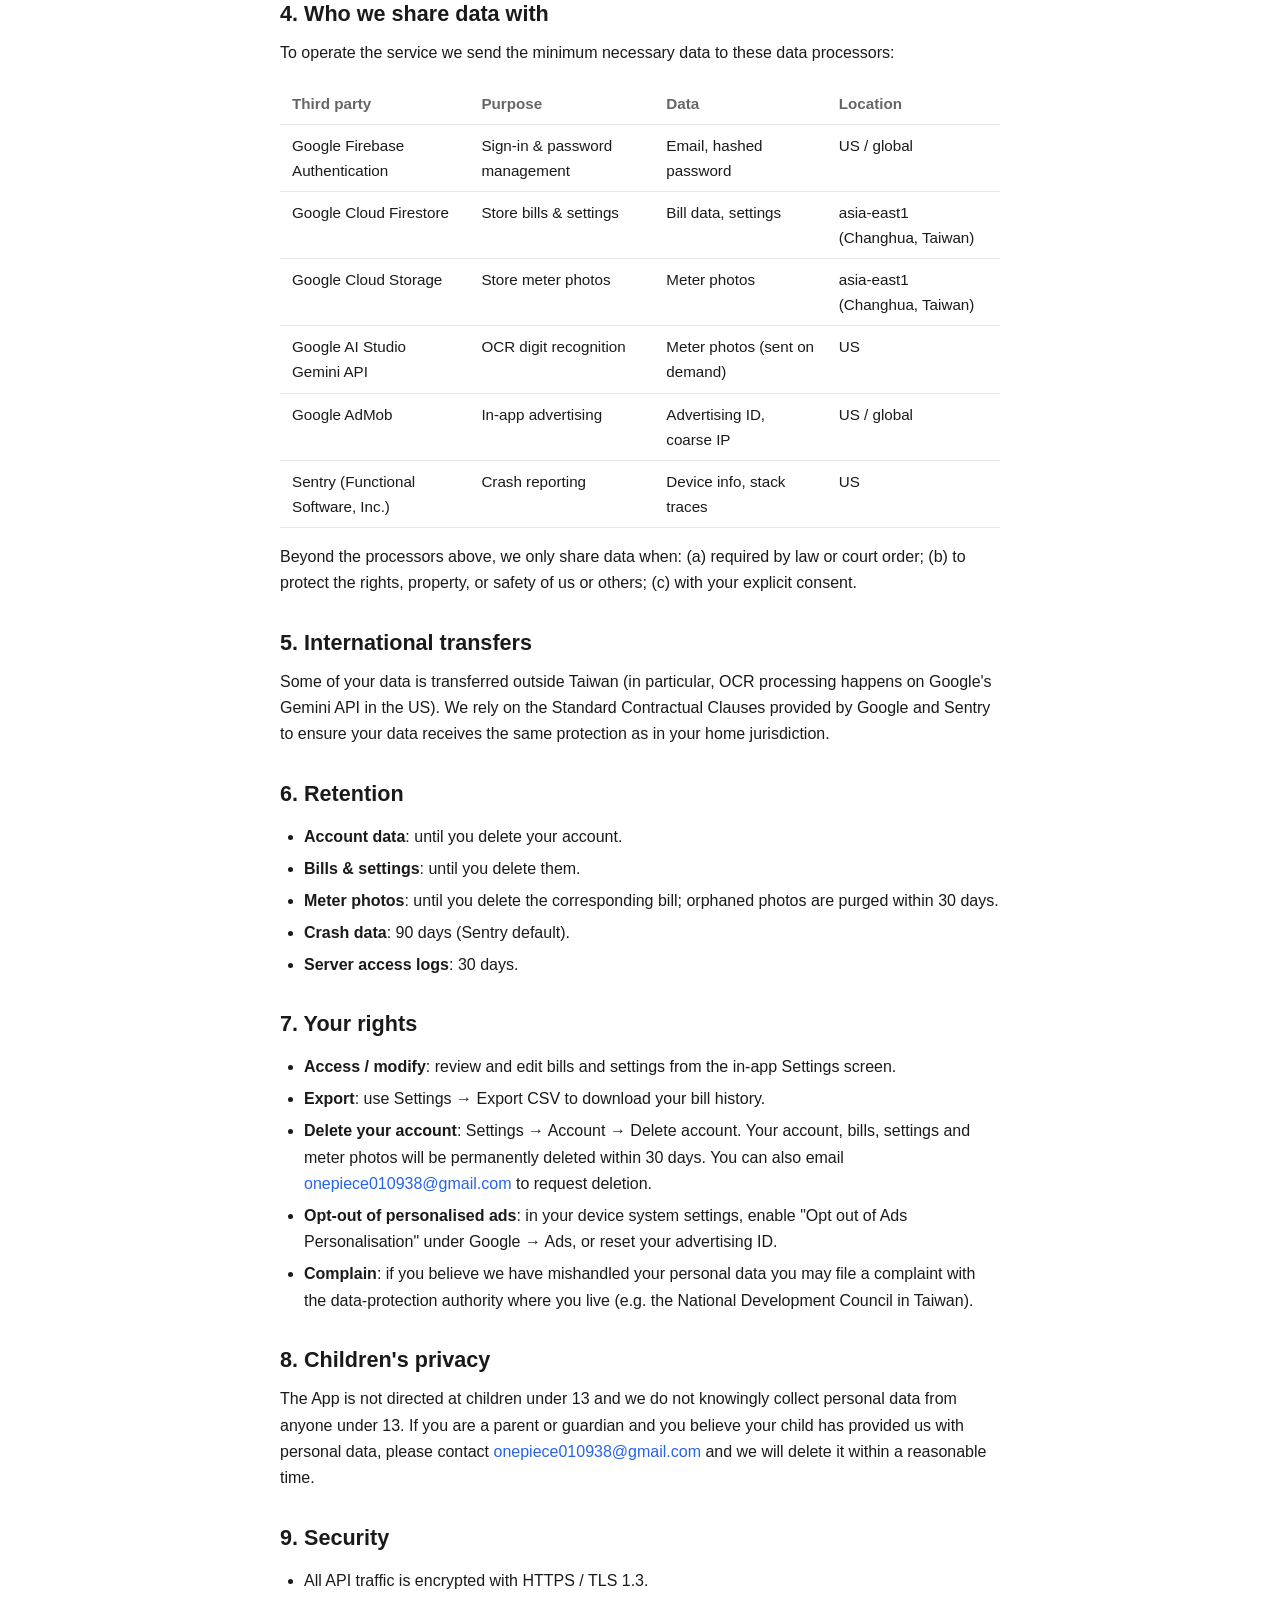
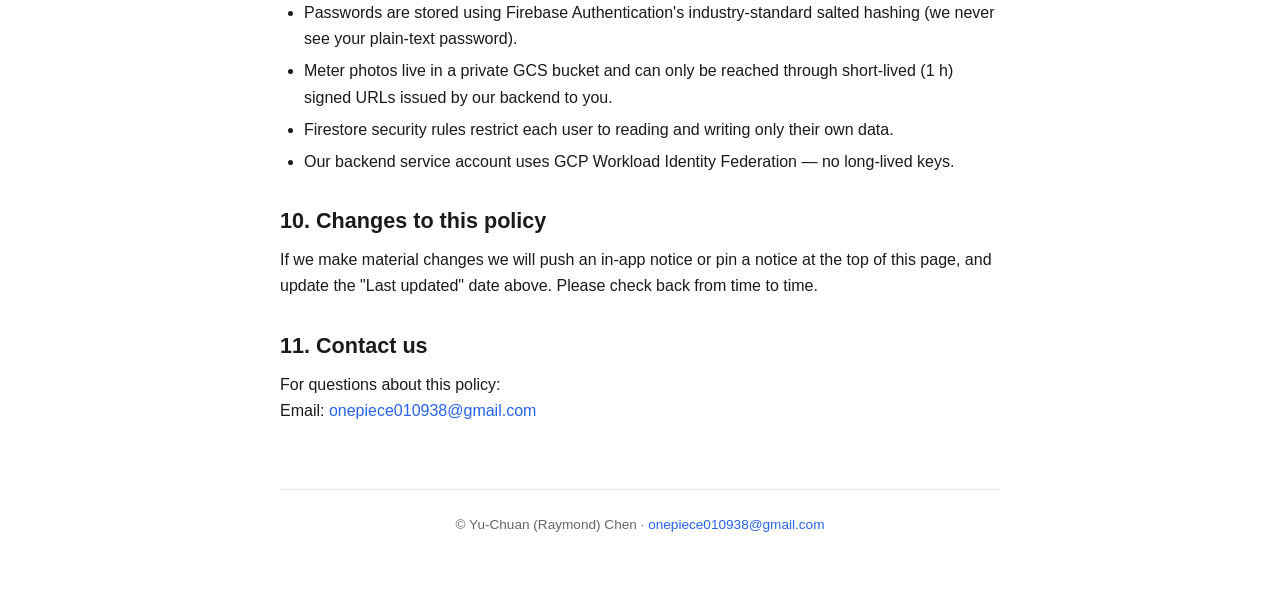
==== commit 3e152d38: "feat(site): English-first language toggle - Default lang = English; section#zh-tw hidden via CSS unt" ====
--- a/wattrent/privacy/index.html
+++ b/wattrent/privacy/index.html
@@ -1,10 +1,20 @@
 <!doctype html>
-<html lang="zh-Hant-TW">
+<html lang="en">
 <head>
   <meta charset="utf-8" />
   <meta name="viewport" content="width=device-width, initial-scale=1" />
   <title>WattRent — Privacy Policy 隱私權政策</title>
   <meta name="description" content="WattRent 行動應用程式的隱私權政策。WattRent mobile app privacy policy." />
+  <script>
+    (function () {
+      try {
+        var lang = localStorage.getItem('wattrent.lang') || 'en';
+        var html = document.documentElement;
+        html.setAttribute('data-lang', lang);
+        html.setAttribute('lang', lang === 'zh-tw' ? 'zh-Hant-TW' : 'en');
+      } catch (e) {}
+    })();
+  </script>
   <link rel="stylesheet" href="/assets/style.css" />
 </head>
 <body>
@@ -23,9 +33,9 @@
       Effective date / 生效日：2026-05-31
     </p>
 
-    <div class="lang-switch">
-      <a class="active" href="#zh-tw">繁體中文</a>
-      <a href="#en">English</a>
+    <div class="lang-switch" role="group" aria-label="Language">
+      <button type="button" data-set-lang="en" class="active">English</button>
+      <button type="button" data-set-lang="zh-tw">繁體中文</button>
     </div>
 
     <!-- =================== 繁體中文 =================== -->
@@ -414,5 +424,6 @@
       <a href="mailto:onepiece010938@gmail.com">onepiece010938@gmail.com</a>
     </footer>
   </div>
+  <script src="/assets/lang.js"></script>
 </body>
 </html>
--- a/assets/style.css
+++ b/assets/style.css
@@ -80,6 +80,14 @@
 
 .muted { color: var(--muted); font-size: 0.95rem; }
 
+/* ----- Language toggle ----- */
+/* Default = English visible. Returning visitors who chose Chinese get the
+   data-lang="zh-tw" attribute set by the inline <head> script before paint. */
+section#en { display: block; }
+section#zh-tw { display: none; }
+html[data-lang="zh-tw"] section#en { display: none; }
+html[data-lang="zh-tw"] section#zh-tw { display: block; }
+
 .lang-switch {
   display: inline-flex;
   gap: 0.25rem;
@@ -91,13 +99,22 @@
   margin: 1rem 0 0.5rem;
 }
 
-.lang-switch a {
-  padding: 0.25rem 0.75rem;
+.lang-switch button {
+  appearance: none;
+  -webkit-appearance: none;
+  background: transparent;
+  border: 0;
+  font: inherit;
+  cursor: pointer;
+  padding: 0.25rem 0.85rem;
   border-radius: 999px;
   color: var(--muted);
+  transition: background-color 0.15s, color 0.15s;
 }
 
-.lang-switch a.active {
+.lang-switch button:hover { color: var(--fg); }
+
+.lang-switch button.active {
   background: var(--accent);
   color: white;
   font-weight: 600;
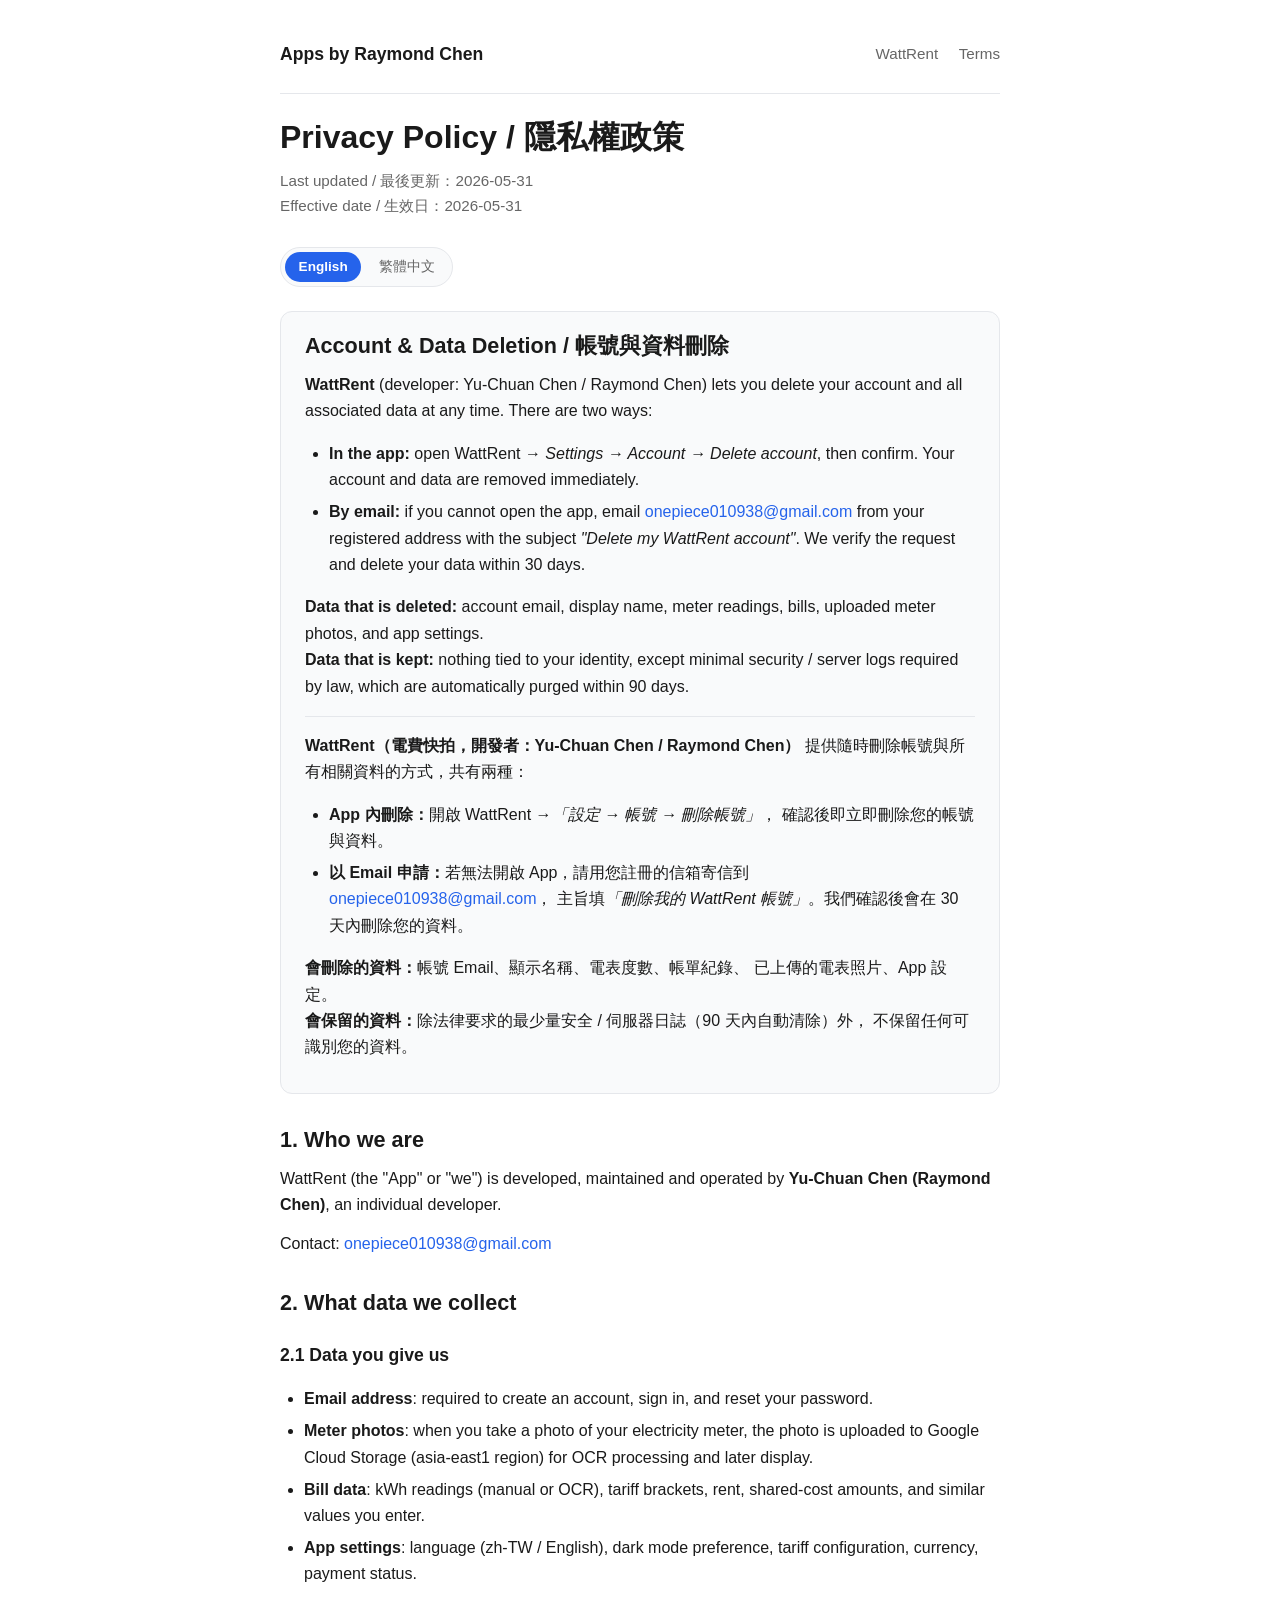
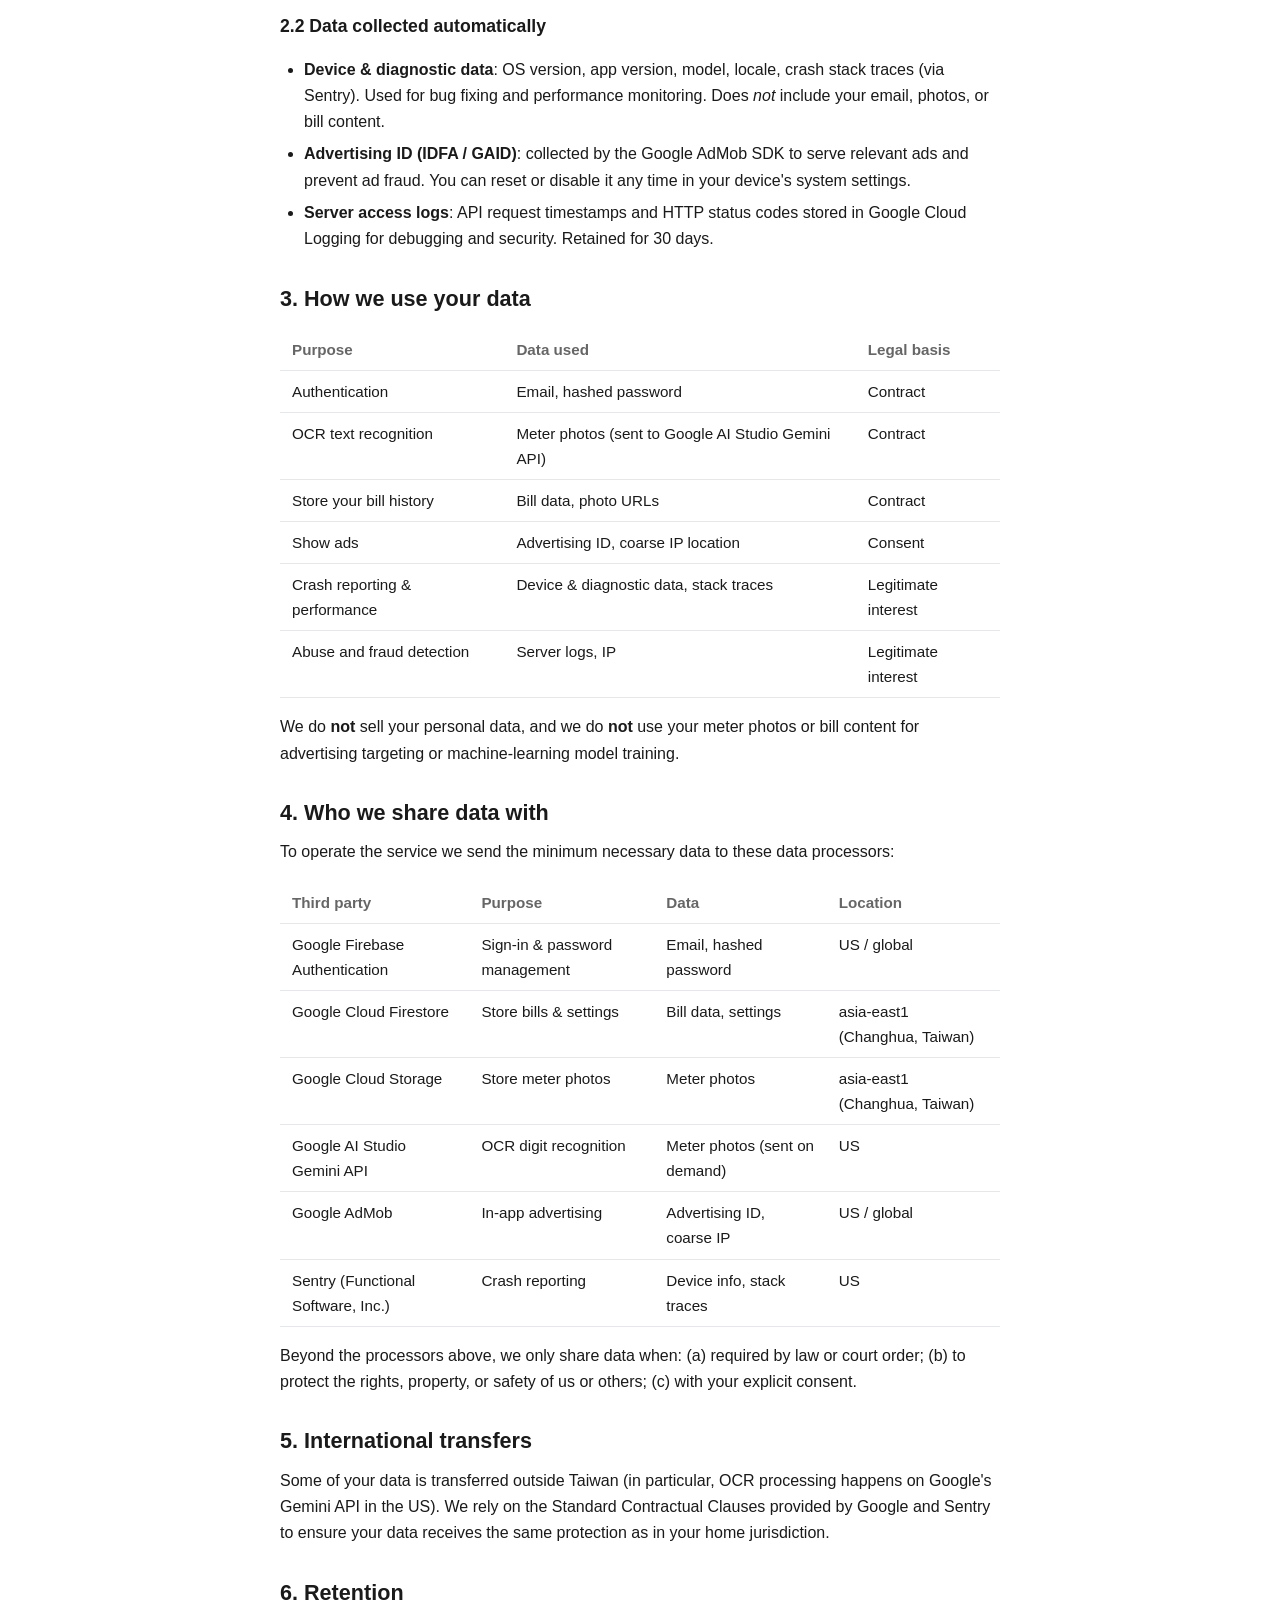
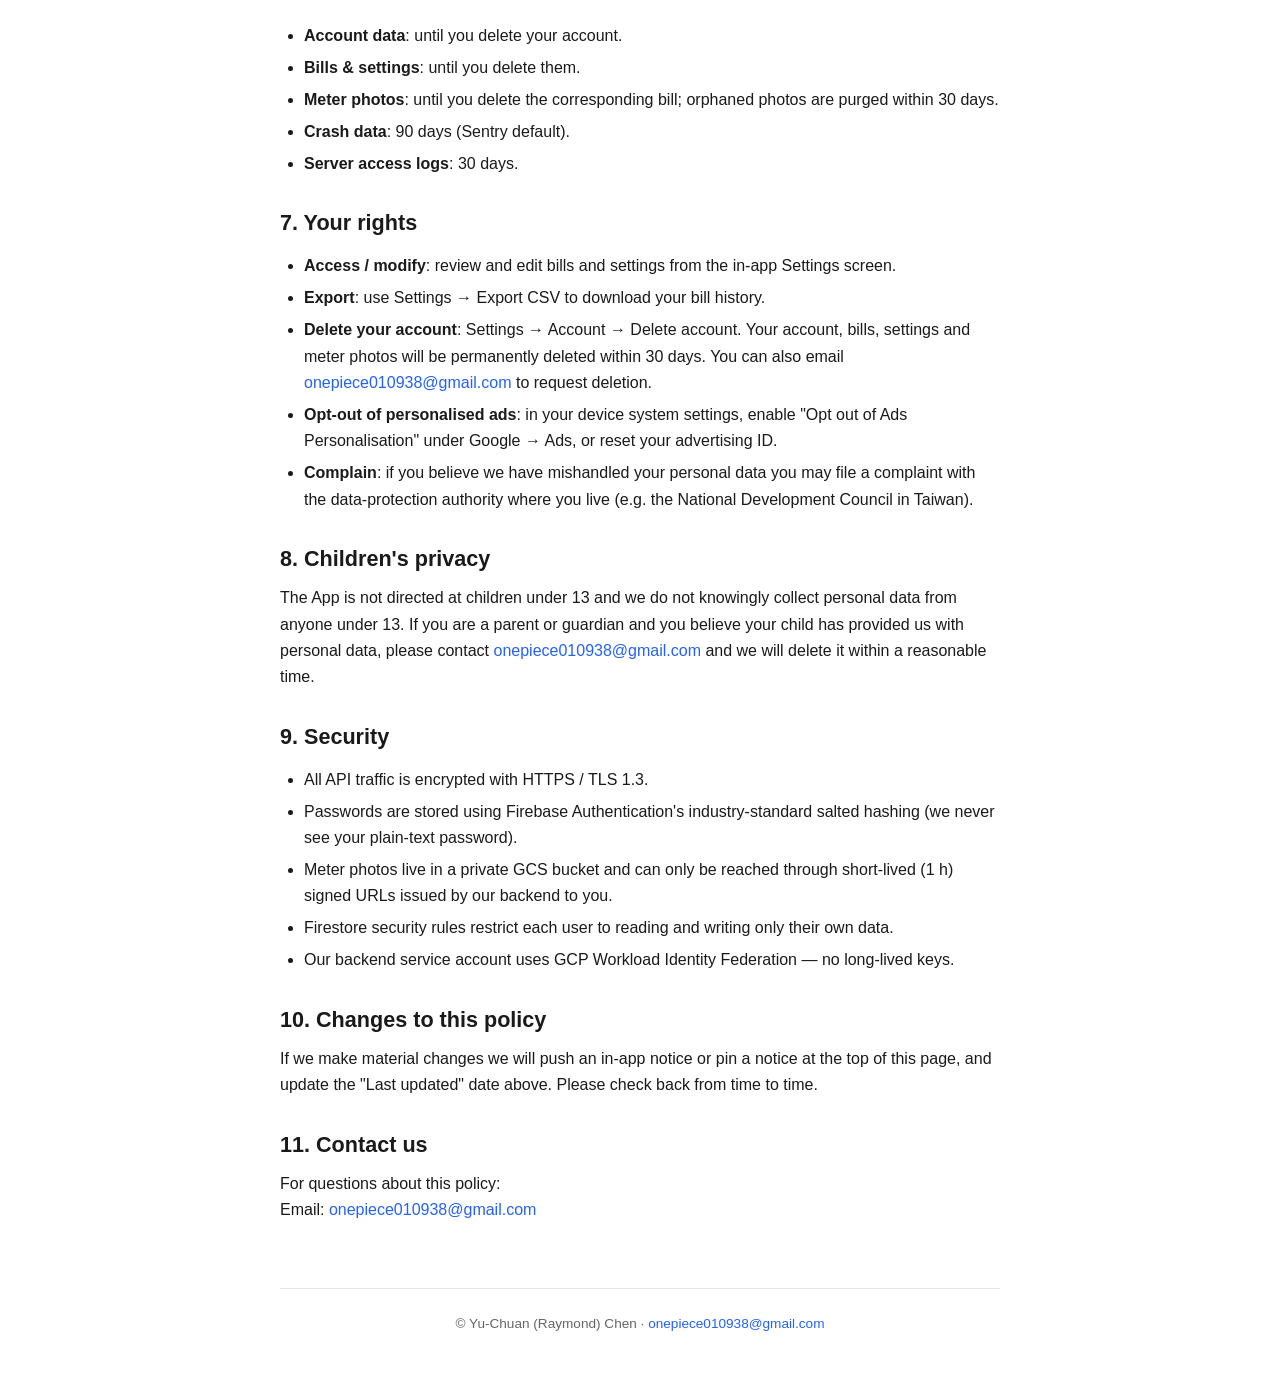
==== commit a6b2a5cc: "wattrent: add account & data deletion section with #delete-account anchor for Play Store data-safety" ====
--- a/wattrent/privacy/index.html
+++ b/wattrent/privacy/index.html
@@ -38,6 +38,62 @@
       <button type="button" data-set-lang="zh-tw">繁體中文</button>
     </div>
 
+    <!-- ============ Account & data deletion (bilingual, always visible) ============ -->
+    <!-- This block is intentionally OUTSIDE the language-toggled sections so the
+         #delete-account anchor always resolves and shows both languages. The URL
+         https://onepiece010938.github.io/wattrent/privacy/#delete-account is the
+         one submitted to the Google Play Data safety form. -->
+    <section class="card" id="delete-account">
+      <h2 style="margin-top:0">Account &amp; Data Deletion / 帳號與資料刪除</h2>
+
+      <p lang="en">
+        <strong>WattRent</strong> (developer: Yu-Chuan Chen / Raymond Chen) lets you delete
+        your account and all associated data at any time. There are two ways:
+      </p>
+      <ul lang="en">
+        <li>
+          <strong>In the app:</strong> open WattRent → <em>Settings → Account → Delete account</em>,
+          then confirm. Your account and data are removed immediately.
+        </li>
+        <li>
+          <strong>By email:</strong> if you cannot open the app, email
+          <a href="mailto:onepiece010938@gmail.com">onepiece010938@gmail.com</a> from your
+          registered address with the subject <em>"Delete my WattRent account"</em>. We verify
+          the request and delete your data within 30 days.
+        </li>
+      </ul>
+      <p lang="en">
+        <strong>Data that is deleted:</strong> account email, display name, meter readings,
+        bills, uploaded meter photos, and app settings.<br />
+        <strong>Data that is kept:</strong> nothing tied to your identity, except minimal
+        security / server logs required by law, which are automatically purged within 90 days.
+      </p>
+
+      <hr style="border:0;border-top:1px solid var(--border);margin:1rem 0" />
+
+      <p lang="zh-Hant-TW">
+        <strong>WattRent（電費快拍，開發者：Yu-Chuan Chen / Raymond Chen）</strong>
+        提供隨時刪除帳號與所有相關資料的方式，共有兩種：
+      </p>
+      <ul lang="zh-Hant-TW">
+        <li>
+          <strong>App 內刪除：</strong>開啟 WattRent →<em>「設定 → 帳號 → 刪除帳號」</em>，
+          確認後即立即刪除您的帳號與資料。
+        </li>
+        <li>
+          <strong>以 Email 申請：</strong>若無法開啟 App，請用您註冊的信箱寄信到
+          <a href="mailto:onepiece010938@gmail.com">onepiece010938@gmail.com</a>，
+          主旨填<em>「刪除我的 WattRent 帳號」</em>。我們確認後會在 30 天內刪除您的資料。
+        </li>
+      </ul>
+      <p lang="zh-Hant-TW">
+        <strong>會刪除的資料：</strong>帳號 Email、顯示名稱、電表度數、帳單紀錄、
+        已上傳的電表照片、App 設定。<br />
+        <strong>會保留的資料：</strong>除法律要求的最少量安全 / 伺服器日誌（90 天內自動清除）外，
+        不保留任何可識別您的資料。
+      </p>
+    </section>
+
     <!-- =================== 繁體中文 =================== -->
     <section id="zh-tw" lang="zh-Hant-TW">
       <h2>1. 我們是誰</h2>
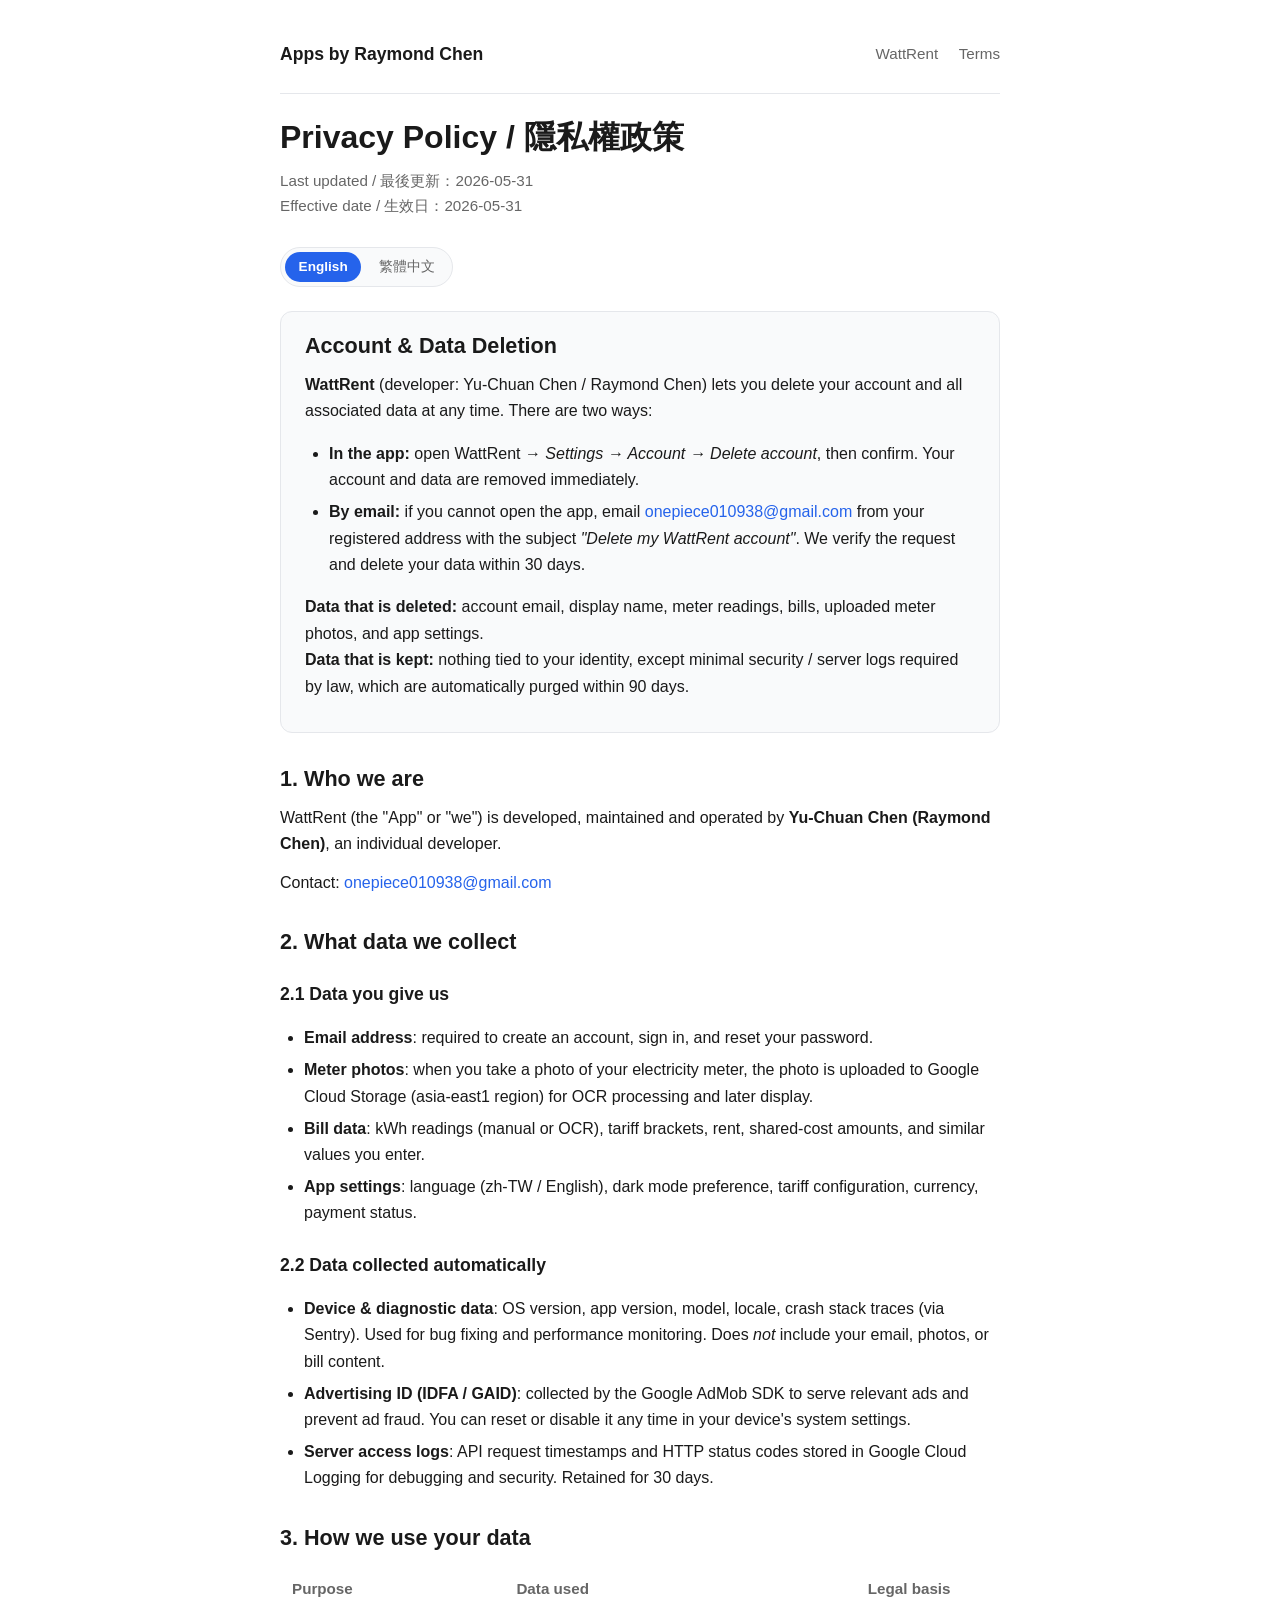
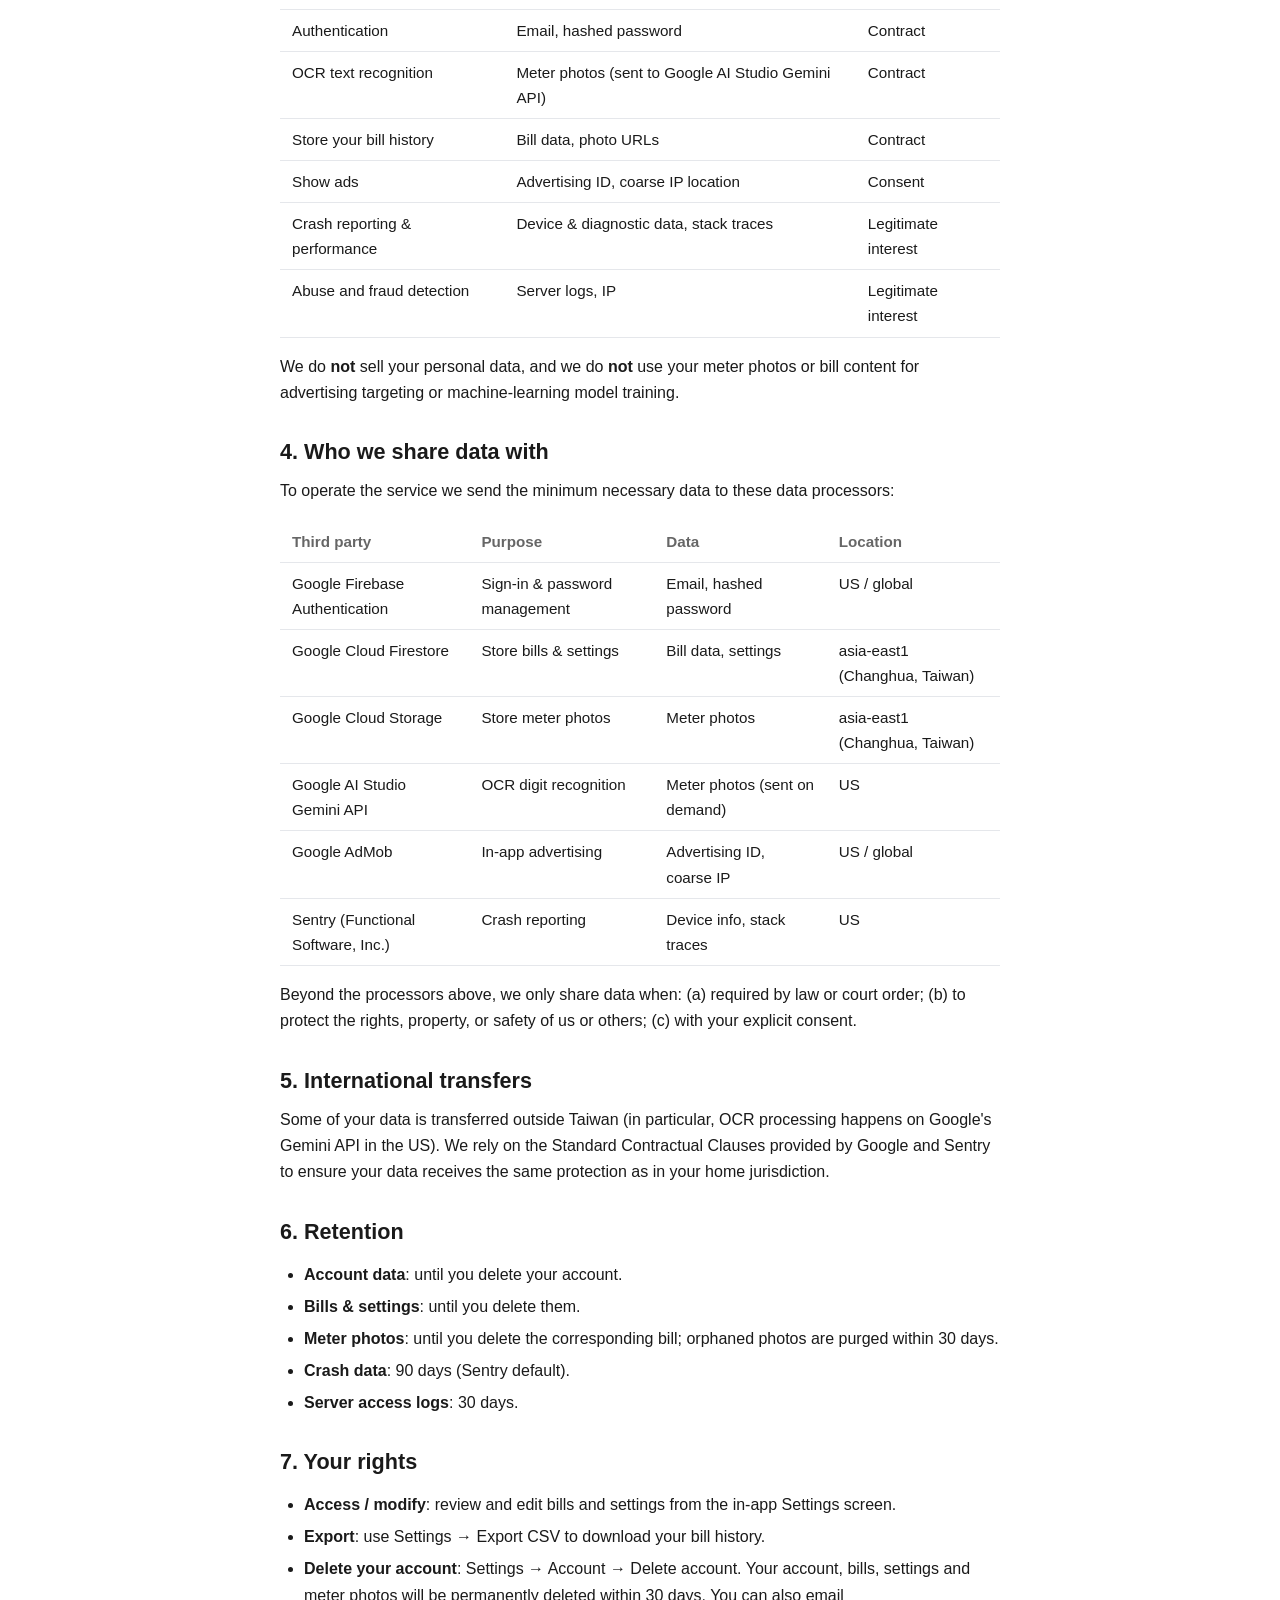
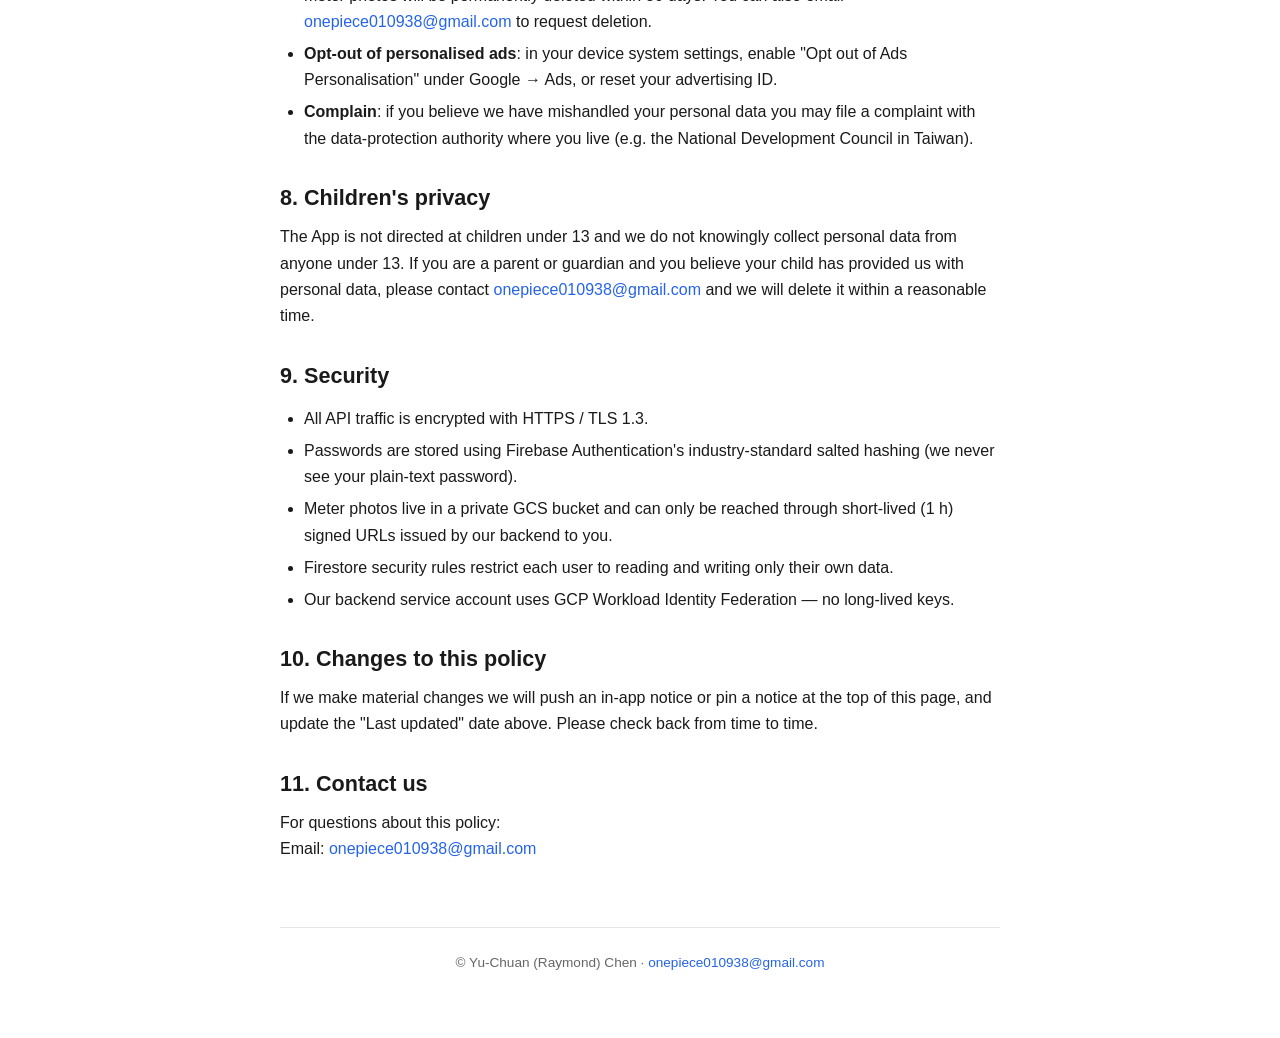
==== commit 6ad32932: "wattrent(privacy): make Account & Data Deletion card follow the EN/ZH language toggle The #delete-ac" ====
--- a/wattrent/privacy/index.html
+++ b/wattrent/privacy/index.html
@@ -38,60 +38,64 @@
       <button type="button" data-set-lang="zh-tw">繁體中文</button>
     </div>
 
-    <!-- ============ Account & data deletion (bilingual, always visible) ============ -->
-    <!-- This block is intentionally OUTSIDE the language-toggled sections so the
-         #delete-account anchor always resolves and shows both languages. The URL
+    <!-- ============ Account & data deletion (anchor always present, content follows the language toggle) ============ -->
+    <!-- This card sits OUTSIDE the #en / #zh-tw sections so the #delete-account
+         anchor always resolves. Its two <div lang="..."> halves follow the same
+         language toggle as the rest of the page (see the #delete-account rules in
+         assets/style.css). The URL
          https://onepiece010938.github.io/wattrent/privacy/#delete-account is the
          one submitted to the Google Play Data safety form. -->
     <section class="card" id="delete-account">
-      <h2 style="margin-top:0">Account &amp; Data Deletion / 帳號與資料刪除</h2>
-
-      <p lang="en">
-        <strong>WattRent</strong> (developer: Yu-Chuan Chen / Raymond Chen) lets you delete
-        your account and all associated data at any time. There are two ways:
-      </p>
-      <ul lang="en">
-        <li>
-          <strong>In the app:</strong> open WattRent → <em>Settings → Account → Delete account</em>,
-          then confirm. Your account and data are removed immediately.
-        </li>
-        <li>
-          <strong>By email:</strong> if you cannot open the app, email
-          <a href="mailto:onepiece010938@gmail.com">onepiece010938@gmail.com</a> from your
-          registered address with the subject <em>"Delete my WattRent account"</em>. We verify
-          the request and delete your data within 30 days.
-        </li>
-      </ul>
-      <p lang="en">
-        <strong>Data that is deleted:</strong> account email, display name, meter readings,
-        bills, uploaded meter photos, and app settings.<br />
-        <strong>Data that is kept:</strong> nothing tied to your identity, except minimal
-        security / server logs required by law, which are automatically purged within 90 days.
-      </p>
-
-      <hr style="border:0;border-top:1px solid var(--border);margin:1rem 0" />
-
-      <p lang="zh-Hant-TW">
-        <strong>WattRent（電費快拍，開發者：Yu-Chuan Chen / Raymond Chen）</strong>
-        提供隨時刪除帳號與所有相關資料的方式，共有兩種：
-      </p>
-      <ul lang="zh-Hant-TW">
-        <li>
-          <strong>App 內刪除：</strong>開啟 WattRent →<em>「設定 → 帳號 → 刪除帳號」</em>，
-          確認後即立即刪除您的帳號與資料。
-        </li>
-        <li>
-          <strong>以 Email 申請：</strong>若無法開啟 App，請用您註冊的信箱寄信到
-          <a href="mailto:onepiece010938@gmail.com">onepiece010938@gmail.com</a>，
-          主旨填<em>「刪除我的 WattRent 帳號」</em>。我們確認後會在 30 天內刪除您的資料。
-        </li>
-      </ul>
-      <p lang="zh-Hant-TW">
-        <strong>會刪除的資料：</strong>帳號 Email、顯示名稱、電表度數、帳單紀錄、
-        已上傳的電表照片、App 設定。<br />
-        <strong>會保留的資料：</strong>除法律要求的最少量安全 / 伺服器日誌（90 天內自動清除）外，
-        不保留任何可識別您的資料。
-      </p>
+      <div lang="en">
+        <h2 style="margin-top:0">Account &amp; Data Deletion</h2>
+        <p>
+          <strong>WattRent</strong> (developer: Yu-Chuan Chen / Raymond Chen) lets you delete
+          your account and all associated data at any time. There are two ways:
+        </p>
+        <ul>
+          <li>
+            <strong>In the app:</strong> open WattRent → <em>Settings → Account → Delete account</em>,
+            then confirm. Your account and data are removed immediately.
+          </li>
+          <li>
+            <strong>By email:</strong> if you cannot open the app, email
+            <a href="mailto:onepiece010938@gmail.com">onepiece010938@gmail.com</a> from your
+            registered address with the subject <em>"Delete my WattRent account"</em>. We verify
+            the request and delete your data within 30 days.
+          </li>
+        </ul>
+        <p>
+          <strong>Data that is deleted:</strong> account email, display name, meter readings,
+          bills, uploaded meter photos, and app settings.<br />
+          <strong>Data that is kept:</strong> nothing tied to your identity, except minimal
+          security / server logs required by law, which are automatically purged within 90 days.
+        </p>
+      </div>
+
+      <div lang="zh-Hant-TW">
+        <h2 style="margin-top:0">帳號與資料刪除</h2>
+        <p>
+          <strong>WattRent（電費快拍，開發者：Yu-Chuan Chen / Raymond Chen）</strong>
+          提供隨時刪除帳號與所有相關資料的方式，共有兩種：
+        </p>
+        <ul>
+          <li>
+            <strong>App 內刪除：</strong>開啟 WattRent →<em>「設定 → 帳號 → 刪除帳號」</em>，
+            確認後即立即刪除您的帳號與資料。
+          </li>
+          <li>
+            <strong>以 Email 申請：</strong>若無法開啟 App，請用您註冊的信箱寄信到
+            <a href="mailto:onepiece010938@gmail.com">onepiece010938@gmail.com</a>，
+            主旨填<em>「刪除我的 WattRent 帳號」</em>。我們確認後會在 30 天內刪除您的資料。
+          </li>
+        </ul>
+        <p>
+          <strong>會刪除的資料：</strong>帳號 Email、顯示名稱、電表度數、帳單紀錄、
+          已上傳的電表照片、App 設定。<br />
+          <strong>會保留的資料：</strong>除法律要求的最少量安全 / 伺服器日誌（90 天內自動清除）外，
+          不保留任何可識別您的資料。
+        </p>
+      </div>
     </section>
 
     <!-- =================== 繁體中文 =================== -->
--- a/assets/style.css
+++ b/assets/style.css
@@ -87,6 +87,13 @@
 section#zh-tw { display: none; }
 html[data-lang="zh-tw"] section#en { display: none; }
 html[data-lang="zh-tw"] section#zh-tw { display: block; }
+
+/* The Account & Data Deletion card keeps a single, always-present
+   #delete-account anchor (the URL submitted to Google Play), but its two
+   language halves follow the same toggle as the rest of the page. */
+#delete-account > [lang="zh-Hant-TW"] { display: none; }
+html[data-lang="zh-tw"] #delete-account > [lang="en"] { display: none; }
+html[data-lang="zh-tw"] #delete-account > [lang="zh-Hant-TW"] { display: block; }
 
 .lang-switch {
   display: inline-flex;
